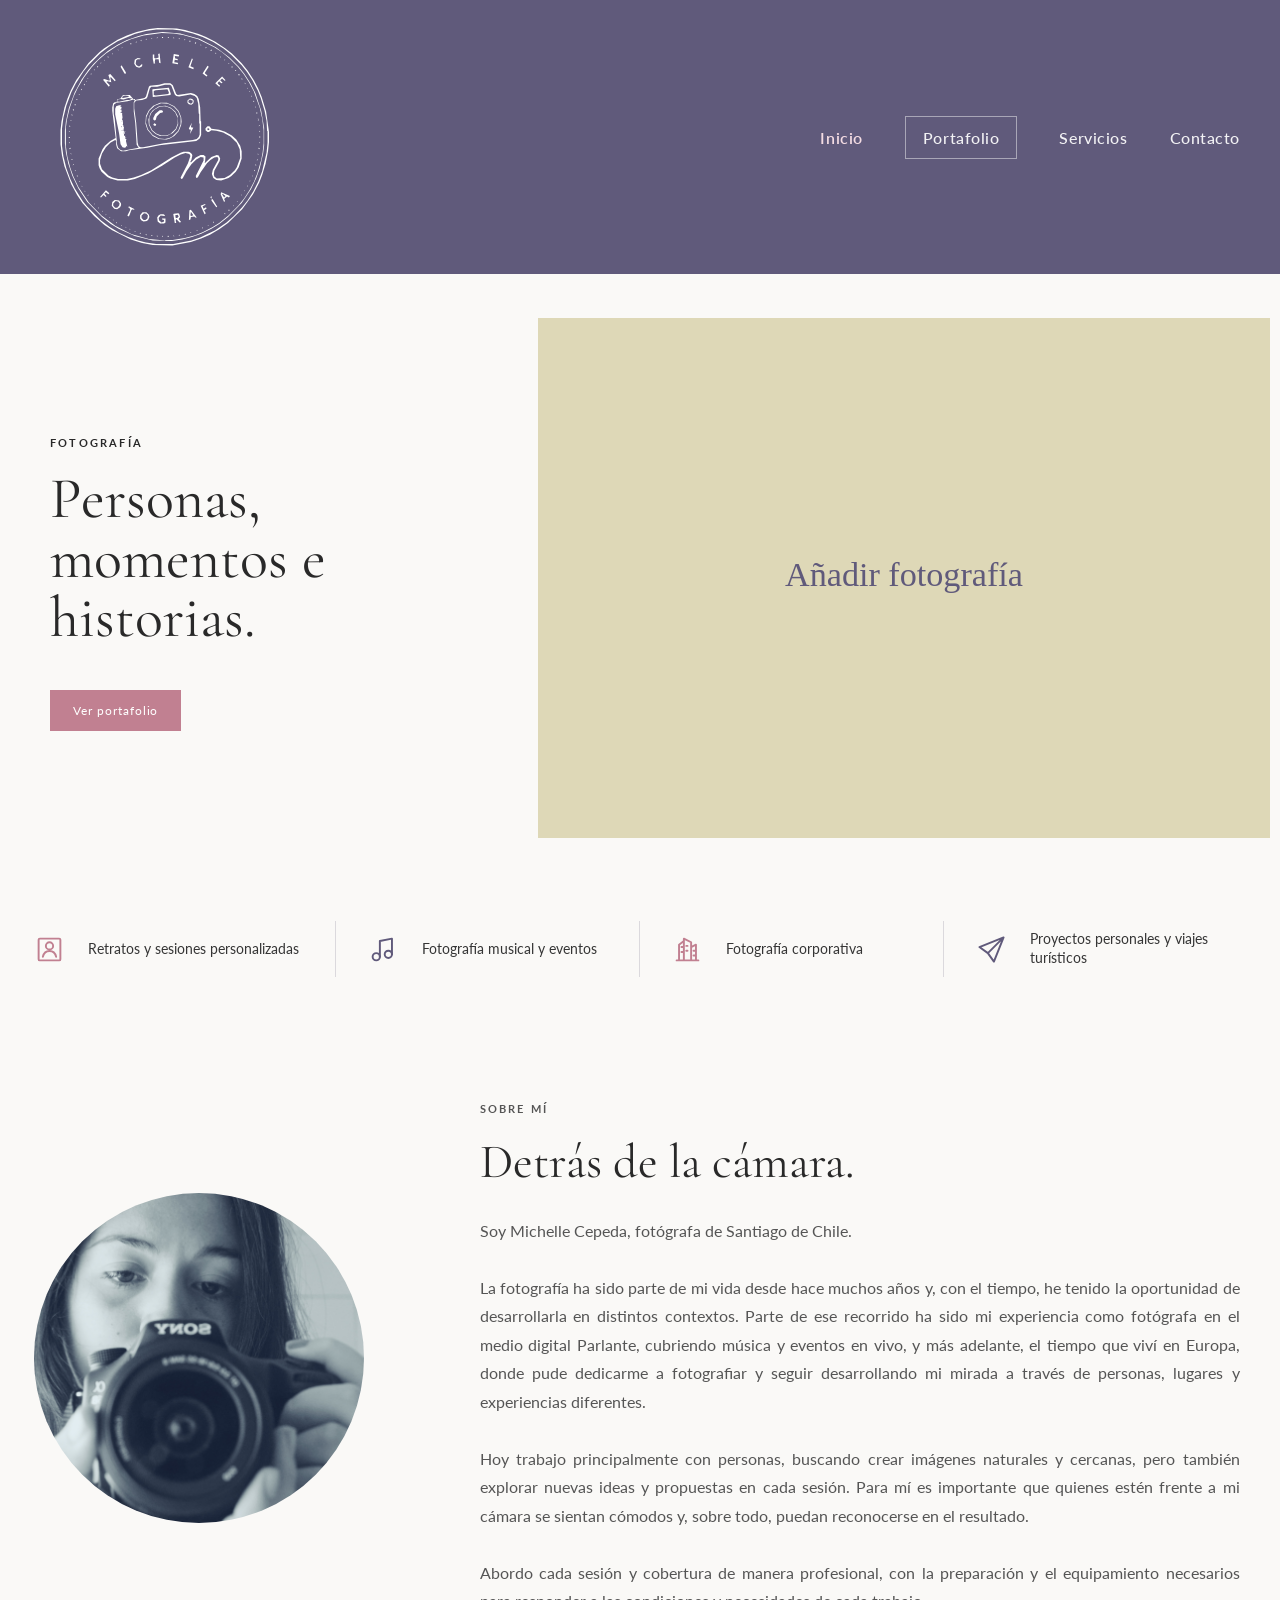
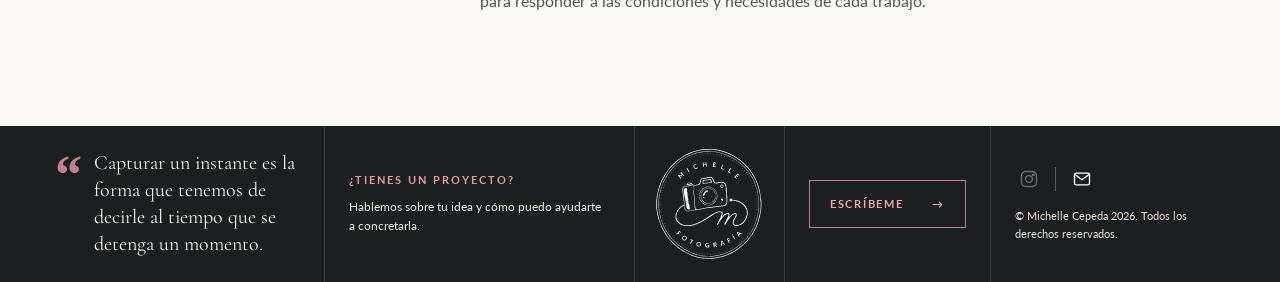
==== index.html @ 84513965 "Refresh desktop navigation styles" ====
<!doctype html><html lang="es"><head><meta charset="UTF-8"><meta name="viewport" content="width=device-width,initial-scale=1"><title>Portafolio - Michelle Cepeda</title><link rel="icon" type="image/svg+xml" href="./assets/favicon-camera.svg?v=2"><link rel="stylesheet" href="./assets/style.css?v=2026081912"><link rel="stylesheet" href="./assets/mobile-footer.css?v=2026081902"><link rel="stylesheet" href="./assets/logo-fix.css?v=202609072224"><link rel="stylesheet" href="./assets/home-layout.css?v=20260821j"><link rel="stylesheet" href="./assets/home-mobile-fix.css?v=20260821i"></head><body><header class="top"><a class="brand" href="./"><img class="brand-logo" src="./assets/logo-vector.svg?v=20260821c" alt="Logo Michelle Cepeda Fotografía"></a><nav><a class="active" href="./">Inicio</a><a href="./portfolio.html">Portafolio</a><a href="./servicios.html">Servicios</a><a href="./contacto.html">Contacto</a></nav></header><main><section class="hero"><div class="hero-copy"><p class="eyebrow" data-content="home.eyebrow">FOTOGRAFÍA DOCUMENTAL</p><h1 data-content="home.title" data-multiline="true">Historias reales.<br>Luz que permanece.</h1><p data-content="home.intro">Fotografías honestas, cuidadas y con intención.</p><a class="button" href="./portfolio.html" data-content="home.button">Ver portafolio</a></div><img id="homeHero" class="hero-img" src="./uploads/home-brujas.jpg" alt="Fotografía principal"></section><section class="home-services-strip"><div class="services-strip-grid"><div class="service-row"><span class="service-icon icon-pink" aria-hidden="true"><svg viewBox="0 0 24 24"><rect x="3" y="3" width="18" height="18" rx="1"/><circle cx="12" cy="9" r="3"/><path d="M6.5 18c.8-3.1 2.7-4.7 5.5-4.7s4.7 1.6 5.5 4.7"/></svg></span><p data-content="home.service_1">Retratos y sesiones personalizadas</p></div><div class="service-row"><span class="service-icon icon-purple" aria-hidden="true"><svg viewBox="0 0 24 24"><path d="M9 18V5l10-2v13"/><circle cx="6" cy="18" r="3"/><circle cx="16" cy="16" r="3"/></svg></span><p data-content="home.service_2">Fotografía musical y eventos</p></div><div class="service-row"><span class="service-icon icon-pink" aria-hidden="true"><svg viewBox="0 0 24 24"><path d="M3 21h18M5 21V8l4-3v16M9 21V3l6 3v15M15 21V10l4-2v13M7 10h1M7 14h1M11 9h1M11 13h1M17 13h1M17 17h1"/></svg></span><p data-content="home.service_3">Fotografía corporativa</p></div><div class="service-row"><span class="service-icon icon-purple" aria-hidden="true"><svg viewBox="0 0 24 24"><path d="M22 2 9 15M22 2 14 22l-5-7-7-5 20-8Z"/></svg></span><p data-content="home.service_4">Proyectos personales y viajes turísticos</p></div></div></section><section class="about about-redesign"><div class="about-copy"><p class="eyebrow pink" data-content="home.about_eyebrow">SOBRE MÍ</p><h2 data-content="home.about_title">Detrás de la cámara.</h2><p data-content="home.about_text" data-multiline="true">Soy Michelle Cepeda, fotógrafa de Santiago de Chile.</p></div><div class="portrait-wrap"><img id="photographer" class="portrait" src="./uploads/fotografa.jpg" alt="Fotógrafa"></div></section></main><footer></footer><script src="./assets/app.js?v=20260821"></script><script src="./assets/logo-footer.js?v=20260821c"></script></body></html>
---- assets/style.css ----
@import url('https://fonts.googleapis.com/css2?family=Cormorant+Garamond:wght@400;500;600&family=Inter:wght@400;500;600&family=Lato:wght@400;700&family=Libre+Baskerville:wght@400;700&family=Montserrat:wght@400;500;600&family=Playfair+Display:wght@400;500;600&display=swap');
:root{--purple:#605a7b;--pink:#c18091;--charcoal:#1c1f1f;--cream:#ded8b7;--paper:#faf9f7;--font-heading:Georgia,'Times New Roman',serif;--font-body:Arial,Helvetica,sans-serif}*{box-sizing:border-box}html,body{max-width:100%;overflow-x:hidden}body{margin:0;background:var(--paper);color:#292929;font-family:var(--font-body)}a{color:inherit}.top{height:96px;background:var(--purple);color:white;display:flex;align-items:center;justify-content:space-between;padding:0 max(32px,calc((100vw - 1360px)/2))}.brand{text-decoration:none;font-family:var(--font-heading);font-size:21px;letter-spacing:.06em;flex:0 0 auto}.brand small{display:block;font-family:var(--font-body);font-size:9px;letter-spacing:.24em;margin-top:5px}.top nav{display:flex;gap:34px;align-items:center}.top nav a{text-decoration:none;font-size:13px;opacity:.82;white-space:nowrap}.top nav a:hover,.top nav a.active{opacity:1;color:#f4dce3}.hero{max-width:1360px;margin:0 auto;display:grid;grid-template-columns:38% 62%;gap:56px;min-height:600px;align-items:center;padding:42px 0 34px}.hero-copy{padding:36px 0 36px 8px;max-width:460px}.eyebrow{font-size:11px;letter-spacing:.2em;font-weight:700}.pink{color:var(--pink)}h1,h2{font-family:var(--font-heading);font-weight:400}h1{font-size:58px;line-height:1.03;margin:20px 0 22px}h2{font-size:34px;line-height:1.1}.hero-copy>p:not(.eyebrow){line-height:1.7;color:#666;max-width:390px}.hero-img{width:100%;height:520px;object-fit:cover;display:block}.button{display:inline-block;margin-top:20px;background:var(--pink);color:white;text-decoration:none;padding:13px 23px;font-size:12px;letter-spacing:.08em}.about{max-width:1360px;margin:42px auto 90px;display:grid;grid-template-columns:minmax(0,1.2fr) 280px minmax(0,1fr);gap:58px;align-items:start;padding:0 8px}.about>div:first-child{max-width:470px}.about>div:last-child{max-width:390px;justify-self:end;width:100%}.about p{line-height:1.65;color:#555}.about h2{margin-top:28px}.portrait-wrap{display:flex;justify-content:center;align-items:flex-start;padding-top:8px}.portrait{width:245px;height:245px;border-radius:50%;object-fit:cover;display:block}.home-services>.eyebrow{margin-bottom:8px}.service-row{display:grid;grid-template-columns:36px minmax(0,1fr);gap:14px;align-items:center;padding:12px 0;border-bottom:1px solid rgba(96,90,123,.18)}.service-row:last-child{border-bottom:0}.service-row p{margin:0;line-height:1.35;color:#353535}.service-icon{width:30px;height:30px;display:flex;align-items:center;justify-content:center;flex:0 0 auto}.service-icon svg{width:27px;height:27px;fill:none;stroke:currentColor;stroke-width:1.6;stroke-linecap:round;stroke-linejoin:round}.icon-pink{color:var(--pink)}.icon-purple{color:var(--purple)}.services-grid{display:grid;grid-template-columns:1fr 1fr;gap:0 70px;margin-top:42px}.service-detail{display:grid;grid-template-columns:42px minmax(0,1fr);gap:18px;align-items:start;padding:24px 0;border-top:1px solid rgba(96,90,123,.18)}.service-detail:nth-last-child(-n+2){border-bottom:1px solid rgba(96,90,123,.18)}.service-detail .service-icon{margin-top:5px}.service-detail h2{font-size:30px;margin:0 0 8px}.service-detail p{margin:0;line-height:1.7;color:#555;max-width:500px}.page{max-width:1360px;margin:0 auto;padding:75px 8px 100px}.page-intro{max-width:760px;margin-bottom:50px}.portfolio-rail{display:flex;gap:30px;overflow-x:auto;scroll-snap-type:x mandatory;padding:10px 0 30px;scrollbar-width:thin}.group-card{flex:0 0 330px;scroll-snap-align:start;cursor:pointer;transition:transform .35s ease}.group-frame{width:100%;aspect-ratio:1/1;background:#eeeae7;overflow:hidden;transition:box-shadow .35s ease,transform .35s ease}.group-cover{width:100%;height:100%;object-fit:cover;object-position:center center;display:block;transition:transform .5s cubic-bezier(.2,.7,.2,1),filter .35s ease}.group-card h3{font-family:var(--font-heading);font-size:24px;font-weight:400;margin:15px 0;transition:color .3s ease,transform .3s ease}.group-card:hover{transform:translateY(-5px)}.group-card:hover .group-frame{box-shadow:0 14px 32px rgba(28,31,31,.16)}.group-card:hover .group-cover{transform:scale(1.045);filter:brightness(.96)}.group-card:hover h3{color:var(--pink);transform:translateX(3px)}.lightbox{position:fixed;inset:0;background:rgba(36,31,46,.91);backdrop-filter:blur(5px);display:none;align-items:center;justify-content:center;z-index:20}.lightbox.open{display:flex}.lightbox img{max-width:82vw;max-height:82vh;object-fit:contain}.lb-close,.lb-prev,.lb-next{position:absolute;border:0;background:transparent;color:#f7e9ed;font-size:35px;cursor:pointer}.lb-close{right:28px;top:20px}.lb-prev{left:30px}.lb-next{right:30px}.lb-title{position:absolute;bottom:20px;color:white;font-family:var(--font-heading)}.simple-grid{display:grid;grid-template-columns:1fr 1fr;gap:70px}.simple-grid p{line-height:1.7}.contact-form{display:grid;gap:15px}.contact-form input,.contact-form textarea{width:100%;min-width:0;padding:14px;border:1px solid #d7d1d0;background:white;font:inherit}.contact-form textarea{min-height:150px}
footer{background:var(--charcoal);color:#f6f3f0;padding:0 max(32px,calc((100vw - 1360px)/2));min-height:0}.footer-grid{min-height:150px;display:grid;grid-template-columns:minmax(0,1.05fr) minmax(0,1.15fr) minmax(160px,.72fr) minmax(190px,.9fr);align-items:stretch}.footer-grid>div{min-width:0;min-height:96px;padding:24px 34px;display:flex;justify-content:center;flex-direction:column}.footer-grid>div+div{border-left:1px solid rgba(255,255,255,.14)}.footer-quote{position:relative;padding-left:72px!important}.quote-mark{position:absolute;left:30px;top:29px;color:var(--pink);font-family:Georgia,serif;font-size:54px;line-height:.75;font-weight:700}.footer-quote p{font-family:var(--font-heading);font-size:20px;line-height:1.35;margin:0;max-width:285px}.footer-kicker{margin:0 0 10px!important;color:#e49aaa!important;font-size:11px!important;font-weight:700;letter-spacing:.18em}.footer-project p{margin:0;font-size:12px;line-height:1.55;color:#ece8e6;max-width:330px}.footer-action{align-items:center}.footer-button{width:100%;max-width:190px;min-height:48px;border:1px solid var(--pink);display:flex;align-items:center;justify-content:space-between;padding:0 20px;color:#f2a5b6;text-decoration:none;font-size:11px;font-weight:700;letter-spacing:.16em;transition:background .25s ease,color .25s ease,transform .25s ease}.footer-button:hover{background:var(--pink);color:white;transform:translateY(-2px)}.footer-contact{gap:14px}.footer-socials{display:flex;align-items:center;gap:12px}.footer-separator{width:1px;height:24px;background:rgba(255,255,255,.28)}.footer-social{width:28px;height:28px;display:flex;align-items:center;justify-content:center;color:white;text-decoration:none;transition:color .25s ease,transform .25s ease}.footer-social svg{width:20px;height:20px;fill:none;stroke:currentColor;stroke-width:1.6;stroke-linecap:round;stroke-linejoin:round}.footer-social:hover{color:var(--pink);transform:translateY(-2px)}.footer-social.is-disabled{opacity:.35;cursor:default}.footer-social.is-disabled:hover{color:white;transform:none}.footer-copyright{white-space:pre-line;margin:0;font-size:11px;line-height:1.55;color:#e7e3df;max-width:220px}.button.light{background:var(--pink)}
@media(max-width:1450px){.top{padding-left:40px;padding-right:40px}.hero,.about,.page{max-width:1180px}.hero{gap:40px}.hero-copy{padding-left:0}.about{gap:44px}.group-card{flex-basis:310px}.footer-grid>div{padding-left:24px;padding-right:24px}.footer-quote{padding-left:62px!important}.quote-mark{left:23px}}
@media(max-width:1100px){.top{padding:0 28px}.top nav{gap:22px}.hero{max-width:none;margin:0 28px;grid-template-columns:minmax(300px,.9fr) minmax(0,1.1fr);gap:28px;min-height:auto;padding:36px 0}.hero-copy{max-width:none;padding:28px 0}.hero-img{height:460px}h1{font-size:50px}.about{margin:36px 28px 72px;grid-template-columns:minmax(0,1fr) 220px;gap:36px;padding:0}.about>div:first-child{max-width:none}.about>div:last-child{grid-column:1/-1;justify-self:stretch;max-width:none}.home-services{display:grid;grid-template-columns:1fr 1fr;column-gap:28px}.home-services>.eyebrow{grid-column:1/-1}.portrait{width:210px;height:210px}.page{padding:64px 28px 90px}.simple-grid,.services-grid{gap:42px}.footer-grid{grid-template-columns:minmax(0,1fr) minmax(0,1fr)}.footer-grid>div{min-height:120px}.footer-grid>div{border-left:0!important;border-top:1px solid rgba(255,255,255,.14)}.footer-grid>div:nth-child(1),.footer-grid>div:nth-child(2){border-top:0}.footer-grid>div:nth-child(even){border-left:1px solid rgba(255,255,255,.14)!important}.footer-action{align-items:flex-start}.footer-button{max-width:220px}}
@media(max-width:760px){.top{height:auto;padding:22px 24px;display:flex;flex-direction:column;align-items:flex-start;gap:20px}.top nav{width:100%;margin:0;gap:10px 22px;overflow:visible;flex-wrap:wrap}.top nav a{font-size:12px}.hero{display:flex;flex-direction:column;margin:0;padding:0}.hero-copy{width:100%;padding:48px 24px 34px}.hero-img{width:100%;height:auto;aspect-ratio:4/3;object-fit:cover}.about{display:flex;flex-direction:column;margin:48px 24px 68px;gap:34px}.about>div:first-child,.about>div:last-child{width:100%;max-width:none}.portrait-wrap{width:100%;margin:0;order:2}.home-services{display:block;order:3}.portrait{width:210px;height:210px}.page{padding:52px 24px 76px}.page-intro{margin-bottom:34px}.simple-grid,.services-grid{grid-template-columns:1fr;gap:0}.service-detail{border-bottom:1px solid rgba(96,90,123,.18)}.group-card{flex-basis:min(78vw,320px)}h1{font-size:42px;line-height:1.06}
footer{padding:0 24px}.footer-grid{display:grid;grid-template-columns:minmax(0,1fr) auto;grid-template-areas:'quote quote' 'project action' 'contact contact';min-height:0}.footer-grid>div{min-width:0;min-height:0;border:0!important}.footer-quote{grid-area:quote;display:grid!important;grid-template-columns:30px minmax(0,1fr);gap:10px;align-items:start;padding:24px 0 22px!important;position:static;border-bottom:1px solid rgba(255,255,255,.18)!important}.quote-mark{position:static;font-size:38px;line-height:1;margin:0;color:var(--pink);transform:translateY(-2px)}.footer-quote p{font-size:18px;line-height:1.35;max-width:none;margin:0}.footer-project{grid-area:project;padding:22px 24px 22px 0!important;border-bottom:1px solid rgba(255,255,255,.18)!important}.footer-kicker{font-size:10px!important;line-height:1.4;margin:0 0 8px!important;letter-spacing:.16em}.footer-project p{font-size:11px;line-height:1.55;max-width:320px}.footer-action{grid-area:action;padding:22px 0 22px 20px!important;border-bottom:1px solid rgba(255,255,255,.18)!important;display:flex!important;align-items:center!important;justify-content:flex-end}.footer-button{max-width:180px;width:100%;min-height:44px;padding:0 16px}.footer-contact{grid-area:contact;padding:20px 0 22px!important;display:grid!important;grid-template-columns:auto minmax(0,1fr);align-items:center;gap:18px}.footer-socials{gap:9px}.footer-social{width:28px;height:28px}.footer-copyright{max-width:none;font-size:10.5px;line-height:1.45;text-align:left}.footer-separator{height:20px}}
@media(max-width:430px){.top{padding:20px}.top nav{gap:9px 16px}.brand{font-size:19px}.hero-copy{padding:42px 20px 30px}.about{margin-left:20px;margin-right:20px}.page{padding-left:20px;padding-right:20px}h1{font-size:37px}.service-row{grid-template-columns:32px minmax(0,1fr);gap:12px}.group-card{flex-basis:82vw}.lb-prev{left:10px}.lb-next{right:10px}.lb-close{right:16px;top:12px}footer{padding:0 18px}.footer-grid{grid-template-columns:minmax(0,1fr) 150px}.footer-quote{grid-template-columns:26px minmax(0,1fr);gap:8px;padding-top:20px!important;padding-bottom:18px!important}.quote-mark{font-size:34px}.footer-quote p{font-size:17px}.footer-project{padding:18px 14px 18px 0!important}.footer-project p{font-size:10.5px}.footer-action{padding:18px 0 18px 14px!important}.footer-button{max-width:150px;min-height:42px;font-size:10px}.footer-contact{padding:17px 0 19px!important;grid-template-columns:auto minmax(0,1fr);gap:12px}.footer-copyright{font-size:9.5px;text-align:right}.footer-social{width:26px;height:26px}}
@media(min-width:1101px){.about{grid-template-columns:minmax(0,1fr) 300px minmax(0,1fr);gap:64px;align-items:center}.about>div:first-child,.about>div:last-child{width:100%;max-width:420px}.about>div:first-child{justify-self:start}.about>div:last-child{justify-self:end}.about>div:first-child p:not(.eyebrow){text-align:justify;text-justify:inter-word;hyphens:auto}.portrait-wrap{padding-top:0;align-items:center}.portrait{width:260px;height:260px}.home-services{align-self:center}.about h2{margin-top:22px;margin-bottom:18px}}
@media(prefers-reduced-motion:reduce){.group-card,.group-frame,.group-cover,.group-card h3{transition:none}.group-card:hover{transform:none}.group-card:hover .group-cover{transform:none}.footer-social,.footer-button{transition:none}}

/* Vista interna de grupos del portafolio */
.portfolio-gallery-view{width:100%;animation:galleryFade .28s ease}
.portfolio-gallery-header{display:flex;align-items:flex-end;justify-content:space-between;gap:32px;margin:0 0 34px}
.portfolio-gallery-heading{text-align:right}
.portfolio-gallery-heading .eyebrow{margin:0 0 8px}
.portfolio-gallery-heading h2{margin:0;font-size:42px}
.portfolio-back{border:0;background:transparent;padding:8px 0;color:var(--purple);font:600 12px/1.2 var(--font-body);letter-spacing:.08em;text-transform:uppercase;cursor:pointer;display:inline-flex;align-items:center;gap:9px;transition:color .2s ease,transform .2s ease}
.portfolio-back span{font-size:20px;line-height:1}
.portfolio-back:hover{color:var(--pink);transform:translateX(-3px)}
.portfolio-masonry{column-count:4;column-gap:5px}
.portfolio-photo{display:block;width:100%;padding:0;margin:0 0 5px;border:0;background:transparent;cursor:zoom-in;break-inside:avoid;overflow:hidden}
.portfolio-photo img{display:block;width:100%;height:auto;transition:transform .3s ease,filter .3s ease}
.portfolio-photo:hover img{transform:scale(1.018);filter:brightness(.95)}
body.lightbox-open{overflow:hidden}
@keyframes galleryFade{from{opacity:0;transform:translateY(8px)}to{opacity:1;transform:none}}
@media(max-width:1100px){.portfolio-masonry{column-count:3}.portfolio-gallery-heading h2{font-size:38px}}
@media(max-width:760px){.portfolio-gallery-header{align-items:flex-start;flex-direction:column;margin-bottom:24px;gap:20px}.portfolio-gallery-heading{text-align:left}.portfolio-gallery-heading h2{font-size:34px}.portfolio-masonry{column-count:2;column-gap:4px}.portfolio-photo{margin-bottom:4px}}
@media(max-width:430px){.portfolio-gallery-heading h2{font-size:30px}.portfolio-masonry{column-count:2;column-gap:3px}.portfolio-photo{margin-bottom:3px}}
@media(prefers-reduced-motion:reduce){.portfolio-gallery-view{animation:none}.portfolio-photo img,.portfolio-back{transition:none}.portfolio-photo:hover img,.portfolio-back:hover{transform:none}}


/* Estado de navegación dentro de un grupo */
.portfolio-group-open #portfolioRail,
.portfolio-group-open .page-intro{display:none!important}
#portfolioRail[hidden],
.page-intro[hidden]{display:none!important}
.portfolio-gallery-view{display:block!important}
---- assets/mobile-footer.css ----
@media (max-width: 600px) {
  footer {
    padding: 0 22px !important;
  }

  .footer-grid {
    display: block !important;
    min-height: 0 !important;
    width: 100% !important;
  }

  .footer-grid > div,
  .footer-grid > div:nth-child(odd),
  .footer-grid > div:nth-child(even),
  .footer-quote,
  .footer-project,
  .footer-action,
  .footer-contact {
    width: 100% !important;
    min-height: 0 !important;
    border-left: 0 !important;
    border-right: 0 !important;
    margin-left: 0 !important;
    margin-right: 0 !important;
  }

  .footer-quote {
    display: flex !important;
    flex-direction: column !important;
    align-items: center !important;
    justify-content: center !important;
    gap: 4px !important;
    padding: 30px 8px 28px !important;
    border-top: 0 !important;
    border-bottom: 1px solid rgba(255,255,255,.18) !important;
    position: static !important;
    text-align: center !important;
  }

  .quote-mark {
    position: static !important;
    display: block !important;
    margin: 0 auto 2px !important;
    transform: none !important;
    font-size: 38px !important;
    line-height: .8 !important;
    text-align: center !important;
  }

  .footer-quote p {
    margin: 0 auto !important;
    max-width: 330px !important;
    font-size: 17px !important;
    line-height: 1.42 !important;
    text-align: center !important;
  }

  .footer-project {
    padding: 28px 8px 12px !important;
    border-top: 0 !important;
    border-bottom: 0 !important;
    text-align: center !important;
    display: flex !important;
    flex-direction: column !important;
    align-items: center !important;
    justify-content: center !important;
  }

  .footer-kicker {
    margin: 0 0 10px !important;
    text-align: center !important;
    font-size: 10px !important;
    line-height: 1.4 !important;
  }

  .footer-project p {
    margin: 0 auto !important;
    max-width: 340px !important;
    text-align: center !important;
    font-size: 11px !important;
    line-height: 1.55 !important;
  }

  .footer-action {
    padding: 10px 8px 30px !important;
    border-top: 0 !important;
    border-bottom: 1px solid rgba(255,255,255,.18) !important;
    display: flex !important;
    align-items: center !important;
    justify-content: center !important;
  }

  .footer-button {
    width: min(100%, 270px) !important;
    max-width: 270px !important;
    min-height: 46px !important;
    margin: 0 auto !important;
  }

  .footer-contact {
    padding: 28px 8px 30px !important;
    border-top: 0 !important;
    border-bottom: 0 !important;
    display: flex !important;
    flex-direction: column !important;
    align-items: center !important;
    justify-content: center !important;
    gap: 15px !important;
    text-align: center !important;
  }

  .footer-socials {
    display: flex !important;
    align-items: center !important;
    justify-content: center !important;
    gap: 12px !important;
    margin: 0 auto !important;
  }

  .footer-copyright {
    margin: 0 auto !important;
    max-width: 330px !important;
    text-align: center !important;
    font-size: 10px !important;
    line-height: 1.5 !important;
  }

  /* Portafolio móvil: en vez de exigir un gesto horizontal oculto,
     mostramos todos los grupos en una lista vertical clara. */
  .portfolio-rail {
    display: grid !important;
    grid-template-columns: 1fr !important;
    gap: 28px !important;
    overflow: visible !important;
    scroll-snap-type: none !important;
    padding: 0 0 18px !important;
  }

  .group-card {
    width: 100% !important;
    max-width: 100% !important;
    flex: none !important;
    scroll-snap-align: none !important;
    margin: 0 !important;
  }

  .group-frame {
    width: 100% !important;
    aspect-ratio: 1 / 1 !important;
  }

  .group-card h3 {
    margin: 12px 0 0 !important;
    font-size: 22px !important;
    text-align: center !important;
  }
}
---- assets/logo-fix.css ----
.top{min-height:274px!important;height:auto!important;padding-top:12px!important;padding-bottom:12px!important;overflow:visible!important}.top .brand{display:flex!important;align-items:center!important;justify-content:flex-start!important;width:auto!important;height:auto!important;flex:0 0 auto!important;text-decoration:none!important;font-size:0!important;line-height:0!important;letter-spacing:0!important;background:none!important}.top .brand-logo{display:block!important;width:250px!important;height:250px!important;object-fit:contain!important;object-position:center!important;filter:none!important;transform:none!important;clip-path:none!important}.footer-brand{display:flex!important;justify-content:center!important;align-items:center!important;overflow:visible!important}.footer-brand:before{content:none!important}.footer-brand-logo{display:block!important;width:128px!important;height:128px!important;object-fit:contain!important;object-position:center!important;filter:none!important;transform:none!important;clip-path:none!important}@media(max-width:760px){.top{min-height:118px!important;padding-top:8px!important;padding-bottom:8px!important}.top .brand-logo{width:96px!important;height:96px!important}.footer-brand-logo{width:112px!important;height:112px!important}}@media(max-width:430px){.top .brand-logo{width:88px!important;height:88px!important}.footer-brand-logo{width:104px!important;height:104px!important}}
@media(min-width:1101px){.footer-grid{grid-template-columns:minmax(0,1.02fr) minmax(0,1.08fr) 150px minmax(160px,.72fr) minmax(190px,.9fr)!important}.footer-brand{padding:12px 10px!important;border-left:1px solid rgba(255,255,255,.14)!important}.footer-brand-logo{width:126px!important;height:126px!important}.footer-action{border-left:1px solid rgba(255,255,255,.14)!important}}
@media(max-width:1100px){.footer-brand{grid-column:1/-1!important;order:99!important;padding:34px 0 40px!important;border-left:0!important;border-top:1px solid rgba(255,255,255,.14)!important}.footer-brand-logo{width:250px!important;height:250px!important}}

/* Desktop navigation emphasis */
@media(min-width:1101px){
  .top nav{gap:42px!important;align-items:center!important}
  .top nav a{font-size:16px!important;font-weight:500!important;letter-spacing:.035em!important;opacity:.92!important}
  .top nav a:hover,.top nav a.active{opacity:1!important}
  .top nav a.active{font-weight:600!important}
  .top nav a[href*="portfolio"]{padding:11px 17px!important;border:1px solid rgba(255,255,255,.5)!important}
}
---- assets/home-layout.css ----
.home-services-strip{background:var(--paper);border:0;padding:32px max(32px,calc((100vw - 1360px)/2))}.home-services-strip .services-strip-grid{display:grid;grid-template-columns:repeat(4,minmax(0,1fr));align-items:stretch}.home-services-strip .service-row{position:relative;display:grid;grid-template-columns:42px minmax(0,1fr);gap:14px;align-items:center;padding:10px 30px;border:0!important;min-height:86px}.home-services-strip .service-row:first-child{padding-left:0}.home-services-strip .service-row:last-child{padding-right:0}.home-services-strip .service-row:not(:last-child)::after{content:"";position:absolute;right:0;top:17%;bottom:17%;width:1px;background:rgba(96,90,123,.20)}.home-services-strip .service-row p{margin:0;line-height:1.35;color:#353535;font-size:14px}.home-services-strip .service-icon{width:34px;height:34px}.home-services-strip .service-icon svg{width:29px;height:29px}.about.about-redesign{max-width:1360px;margin:0 auto 90px;padding:76px 8px 20px;display:grid;grid-template-columns:minmax(320px,.65fr) minmax(0,1.35fr);gap:90px;align-items:center}.about.about-redesign .portrait-wrap{grid-column:1;grid-row:1;padding:0;display:flex;justify-content:center;align-items:center}.about.about-redesign .about-copy{grid-column:2;grid-row:1;max-width:760px}.about.about-redesign .about-copy .eyebrow{margin:0 0 18px}.about.about-redesign .about-copy h2{margin:0 0 28px;font-size:48px}.about.about-redesign .about-copy p[data-content="home.about_text"]{margin:0;line-height:1.78;color:#555;text-align:justify;text-justify:inter-word;white-space:normal}.about.about-redesign .portrait{width:330px;height:330px;border-radius:50%;object-fit:cover;display:block}@media(max-width:1100px){.home-services-strip{padding-left:28px;padding-right:28px}.home-services-strip .services-strip-grid{grid-template-columns:repeat(2,minmax(0,1fr));row-gap:12px}.home-services-strip .service-row{padding:15px 24px;border:0!important}.home-services-strip .service-row:nth-child(odd){padding-left:0}.home-services-strip .service-row:nth-child(even){padding-right:0}.home-services-strip .service-row::after{content:none!important}.home-services-strip .service-row:nth-child(odd)::after{content:""!important;position:absolute;right:0;top:17%;bottom:17%;width:1px;background:rgba(96,90,123,.20)}.about.about-redesign{margin:0 28px 72px;padding:64px 0 0;grid-template-columns:280px minmax(0,1.2fr);gap:52px}.about.about-redesign .about-copy h2{font-size:42px}.about.about-redesign .portrait{width:260px;height:260px}}@media(max-width:760px){.home-services-strip{padding:22px 24px}.home-services-strip .services-strip-grid{grid-template-columns:1fr;row-gap:0}.home-services-strip .service-row,.home-services-strip .service-row:first-child,.home-services-strip .service-row:last-child,.home-services-strip .service-row:nth-child(odd),.home-services-strip .service-row:nth-child(even){padding:15px 0;border:0!important}.home-services-strip .services-strip-grid .service-row::after,.home-services-strip .services-strip-grid .service-row:nth-child(odd)::after,.home-services-strip .services-strip-grid .service-row:nth-child(even)::after{content:none!important;display:none!important}.home-services-strip .service-row:not(:last-child)::before{content:"";position:absolute;left:50%;bottom:0;transform:translateX(-50%);width:92px;height:1px;background:rgba(96,90,123,.16)}.home-services-strip .service-row p{font-size:12px}.about.about-redesign{display:flex;flex-direction:column;margin:48px 24px 68px;padding:0;gap:34px;align-items:stretch}.about.about-redesign .portrait-wrap{width:100%;order:1}.about.about-redesign .about-copy{max-width:none;width:100%;order:2}.about.about-redesign .about-copy h2{font-size:34px;margin-bottom:24px}.about.about-redesign .about-copy p[data-content="home.about_text"]{text-align:left;line-height:1.7}.about.about-redesign .portrait{width:210px;height:210px}}@media(max-width:430px){.home-services-strip{padding-left:20px;padding-right:20px}.about.about-redesign{margin-left:20px;margin-right:20px}}
---- assets/home-mobile-fix.css ----
@media (max-width:760px){.home-services-strip .services-strip-grid{grid-template-columns:1fr!important;row-gap:0!important}.home-services-strip .services-strip-grid .service-row,.home-services-strip .services-strip-grid .service-row:nth-child(odd),.home-services-strip .services-strip-grid .service-row:nth-child(even){position:relative!important;display:flex!important;flex-direction:column!important;justify-content:center!important;align-items:center!important;gap:10px!important;padding:18px 0!important;border:0!important;text-align:center!important}.home-services-strip .services-strip-grid .service-row .service-icon{display:flex!important;align-items:center!important;justify-content:center!important;margin:0 auto!important}.home-services-strip .services-strip-grid .service-row p{margin:0 auto!important;text-align:center!important;width:100%!important;max-width:320px!important}.home-services-strip .services-strip-grid .service-row::after,.home-services-strip .services-strip-grid .service-row:nth-child(odd)::after,.home-services-strip .services-strip-grid .service-row:nth-child(even)::after{content:none!important;display:none!important;width:0!important;height:0!important;top:auto!important;right:auto!important;bottom:auto!important;left:auto!important;background:none!important;border:0!important}.home-services-strip .services-strip-grid .service-row::before{content:none!important}.home-services-strip .services-strip-grid .service-row:not(:last-child)::before{content:""!important;display:block!important;position:absolute!important;left:50%!important;right:auto!important;bottom:0!important;top:auto!important;transform:translateX(-50%)!important;width:64px!important;height:1px!important;background:rgba(96,90,123,.18)!important;border:0!important}}
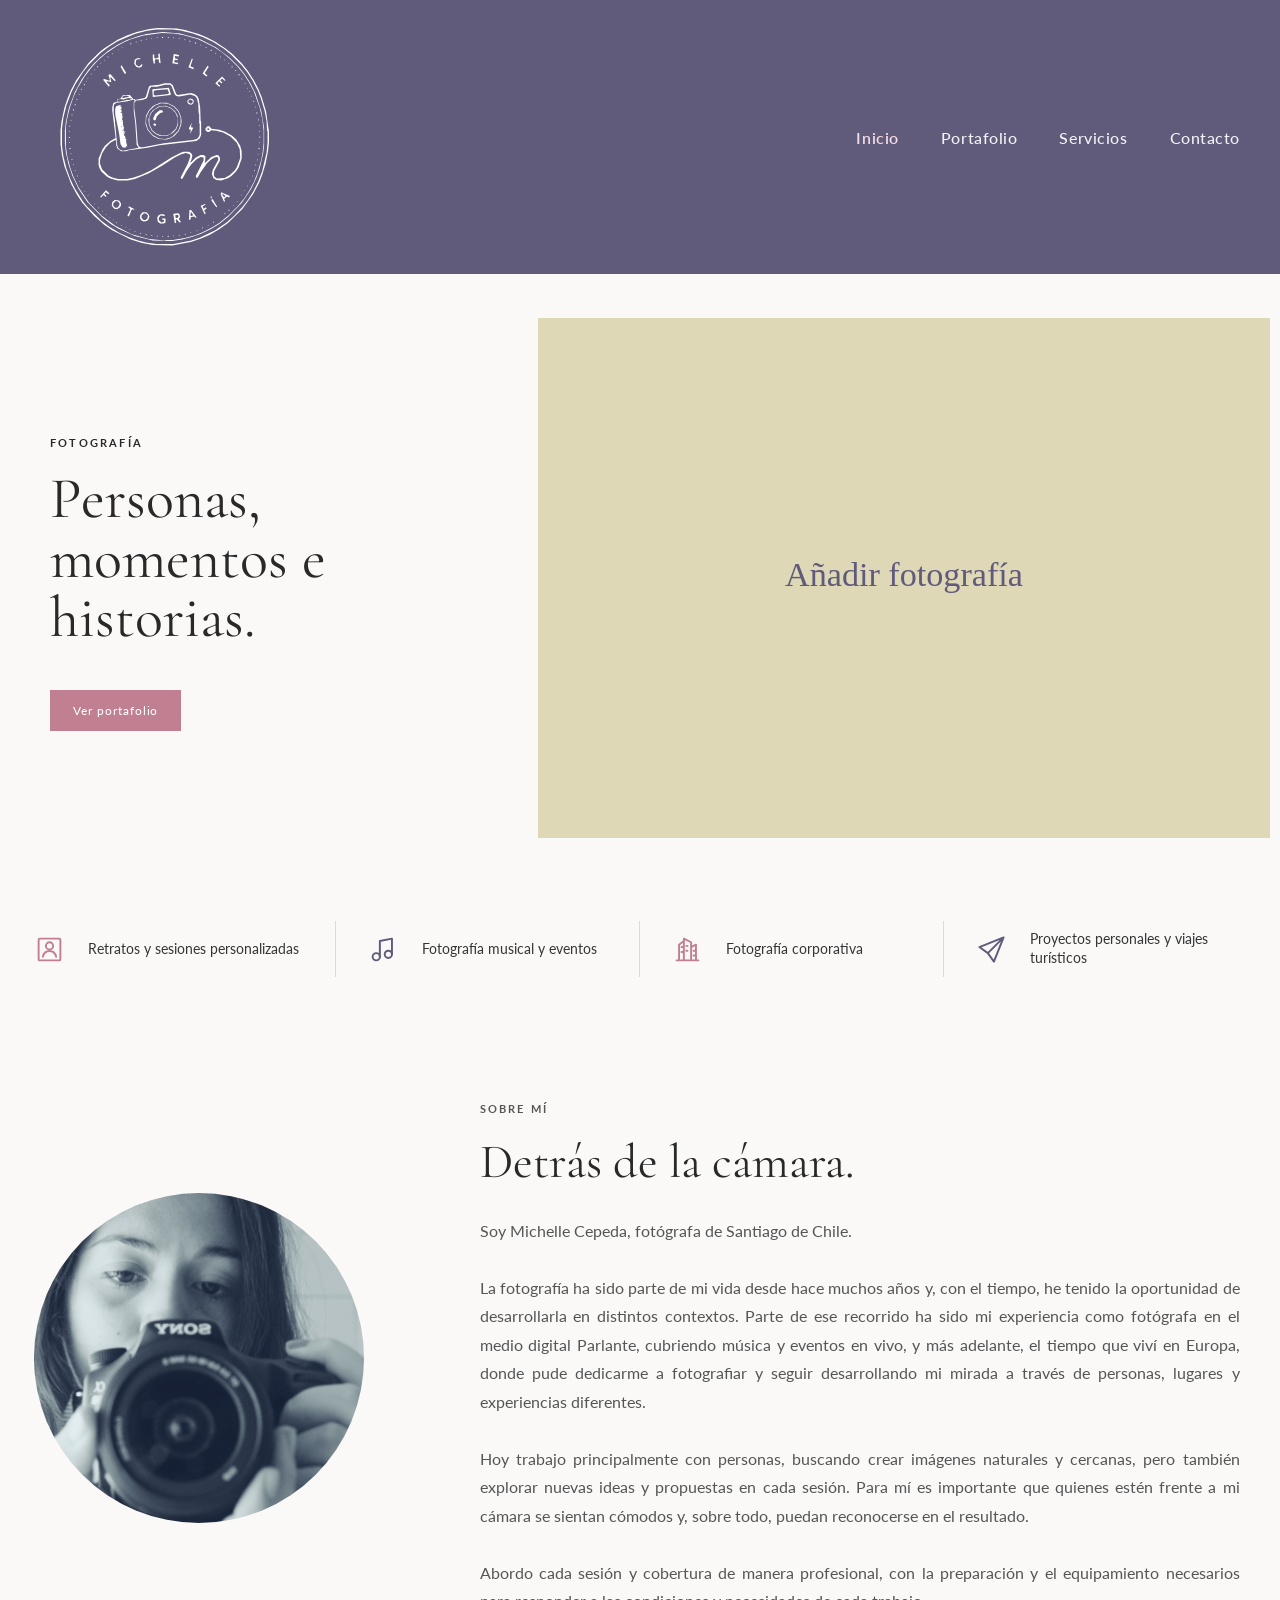
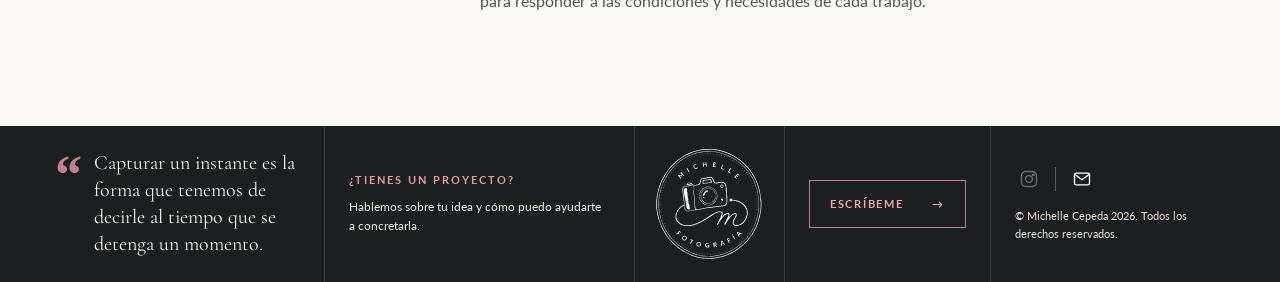
==== commit b6bef05c: "Apply corrected desktop navigation across site" ====
--- a/index.html
+++ b/index.html
@@ -1 +1 @@
-<!doctype html><html lang="es"><head><meta charset="UTF-8"><meta name="viewport" content="width=device-width,initial-scale=1"><title>Portafolio - Michelle Cepeda</title><link rel="icon" type="image/svg+xml" href="./assets/favicon-camera.svg?v=2"><link rel="stylesheet" href="./assets/style.css?v=2026081912"><link rel="stylesheet" href="./assets/mobile-footer.css?v=2026081902"><link rel="stylesheet" href="./assets/logo-fix.css?v=202609072224"><link rel="stylesheet" href="./assets/home-layout.css?v=20260821j"><link rel="stylesheet" href="./assets/home-mobile-fix.css?v=20260821i"></head><body><header class="top"><a class="brand" href="./"><img class="brand-logo" src="./assets/logo-vector.svg?v=20260821c" alt="Logo Michelle Cepeda Fotografía"></a><nav><a class="active" href="./">Inicio</a><a href="./portfolio.html">Portafolio</a><a href="./servicios.html">Servicios</a><a href="./contacto.html">Contacto</a></nav></header><main><section class="hero"><div class="hero-copy"><p class="eyebrow" data-content="home.eyebrow">FOTOGRAFÍA DOCUMENTAL</p><h1 data-content="home.title" data-multiline="true">Historias reales.<br>Luz que permanece.</h1><p data-content="home.intro">Fotografías honestas, cuidadas y con intención.</p><a class="button" href="./portfolio.html" data-content="home.button">Ver portafolio</a></div><img id="homeHero" class="hero-img" src="./uploads/home-brujas.jpg" alt="Fotografía principal"></section><section class="home-services-strip"><div class="services-strip-grid"><div class="service-row"><span class="service-icon icon-pink" aria-hidden="true"><svg viewBox="0 0 24 24"><rect x="3" y="3" width="18" height="18" rx="1"/><circle cx="12" cy="9" r="3"/><path d="M6.5 18c.8-3.1 2.7-4.7 5.5-4.7s4.7 1.6 5.5 4.7"/></svg></span><p data-content="home.service_1">Retratos y sesiones personalizadas</p></div><div class="service-row"><span class="service-icon icon-purple" aria-hidden="true"><svg viewBox="0 0 24 24"><path d="M9 18V5l10-2v13"/><circle cx="6" cy="18" r="3"/><circle cx="16" cy="16" r="3"/></svg></span><p data-content="home.service_2">Fotografía musical y eventos</p></div><div class="service-row"><span class="service-icon icon-pink" aria-hidden="true"><svg viewBox="0 0 24 24"><path d="M3 21h18M5 21V8l4-3v16M9 21V3l6 3v15M15 21V10l4-2v13M7 10h1M7 14h1M11 9h1M11 13h1M17 13h1M17 17h1"/></svg></span><p data-content="home.service_3">Fotografía corporativa</p></div><div class="service-row"><span class="service-icon icon-purple" aria-hidden="true"><svg viewBox="0 0 24 24"><path d="M22 2 9 15M22 2 14 22l-5-7-7-5 20-8Z"/></svg></span><p data-content="home.service_4">Proyectos personales y viajes turísticos</p></div></div></section><section class="about about-redesign"><div class="about-copy"><p class="eyebrow pink" data-content="home.about_eyebrow">SOBRE MÍ</p><h2 data-content="home.about_title">Detrás de la cámara.</h2><p data-content="home.about_text" data-multiline="true">Soy Michelle Cepeda, fotógrafa de Santiago de Chile.</p></div><div class="portrait-wrap"><img id="photographer" class="portrait" src="./uploads/fotografa.jpg" alt="Fotógrafa"></div></section></main><footer></footer><script src="./assets/app.js?v=20260821"></script><script src="./assets/logo-footer.js?v=20260821c"></script></body></html>+<!doctype html><html lang="es"><head><meta charset="UTF-8"><meta name="viewport" content="width=device-width,initial-scale=1"><title>Portafolio - Michelle Cepeda</title><link rel="icon" type="image/svg+xml" href="./assets/favicon-camera.svg?v=2"><link rel="stylesheet" href="./assets/style.css?v=2026081912"><link rel="stylesheet" href="./assets/mobile-footer.css?v=2026081902"><link rel="stylesheet" href="./assets/logo-fix.css?v=202609072230"><link rel="stylesheet" href="./assets/home-layout.css?v=20260821j"><link rel="stylesheet" href="./assets/home-mobile-fix.css?v=20260821i"></head><body><header class="top"><a class="brand" href="./"><img class="brand-logo" src="./assets/logo-vector.svg?v=20260821c" alt="Logo Michelle Cepeda Fotografía"></a><nav><a class="active" href="./">Inicio</a><a href="./portfolio.html">Portafolio</a><a href="./servicios.html">Servicios</a><a href="./contacto.html">Contacto</a></nav></header><main><section class="hero"><div class="hero-copy"><p class="eyebrow" data-content="home.eyebrow">FOTOGRAFÍA DOCUMENTAL</p><h1 data-content="home.title" data-multiline="true">Historias reales.<br>Luz que permanece.</h1><p data-content="home.intro">Fotografías honestas, cuidadas y con intención.</p><a class="button" href="./portfolio.html" data-content="home.button">Ver portafolio</a></div><img id="homeHero" class="hero-img" src="./uploads/home-brujas.jpg" alt="Fotografía principal"></section><section class="home-services-strip"><div class="services-strip-grid"><div class="service-row"><span class="service-icon icon-pink" aria-hidden="true"><svg viewBox="0 0 24 24"><rect x="3" y="3" width="18" height="18" rx="1"/><circle cx="12" cy="9" r="3"/><path d="M6.5 18c.8-3.1 2.7-4.7 5.5-4.7s4.7 1.6 5.5 4.7"/></svg></span><p data-content="home.service_1">Retratos y sesiones personalizadas</p></div><div class="service-row"><span class="service-icon icon-purple" aria-hidden="true"><svg viewBox="0 0 24 24"><path d="M9 18V5l10-2v13"/><circle cx="6" cy="18" r="3"/><circle cx="16" cy="16" r="3"/></svg></span><p data-content="home.service_2">Fotografía musical y eventos</p></div><div class="service-row"><span class="service-icon icon-pink" aria-hidden="true"><svg viewBox="0 0 24 24"><path d="M3 21h18M5 21V8l4-3v16M9 21V3l6 3v15M15 21V10l4-2v13M7 10h1M7 14h1M11 9h1M11 13h1M17 13h1M17 17h1"/></svg></span><p data-content="home.service_3">Fotografía corporativa</p></div><div class="service-row"><span class="service-icon icon-purple" aria-hidden="true"><svg viewBox="0 0 24 24"><path d="M22 2 9 15M22 2 14 22l-5-7-7-5 20-8Z"/></svg></span><p data-content="home.service_4">Proyectos personales y viajes turísticos</p></div></div></section><section class="about about-redesign"><div class="about-copy"><p class="eyebrow pink" data-content="home.about_eyebrow">SOBRE MÍ</p><h2 data-content="home.about_title">Detrás de la cámara.</h2><p data-content="home.about_text" data-multiline="true">Soy Michelle Cepeda, fotógrafa de Santiago de Chile.</p></div><div class="portrait-wrap"><img id="photographer" class="portrait" src="./uploads/fotografa.jpg" alt="Fotógrafa"></div></section></main><footer></footer><script src="./assets/app.js?v=20260821"></script><script src="./assets/logo-footer.js?v=20260821c"></script></body></html>
--- a/assets/logo-fix.css
+++ b/assets/logo-fix.css
@@ -8,5 +8,4 @@
   .top nav a{font-size:16px!important;font-weight:500!important;letter-spacing:.035em!important;opacity:.92!important}
   .top nav a:hover,.top nav a.active{opacity:1!important}
   .top nav a.active{font-weight:600!important}
-  .top nav a[href*="portfolio"]{padding:11px 17px!important;border:1px solid rgba(255,255,255,.5)!important}
 }
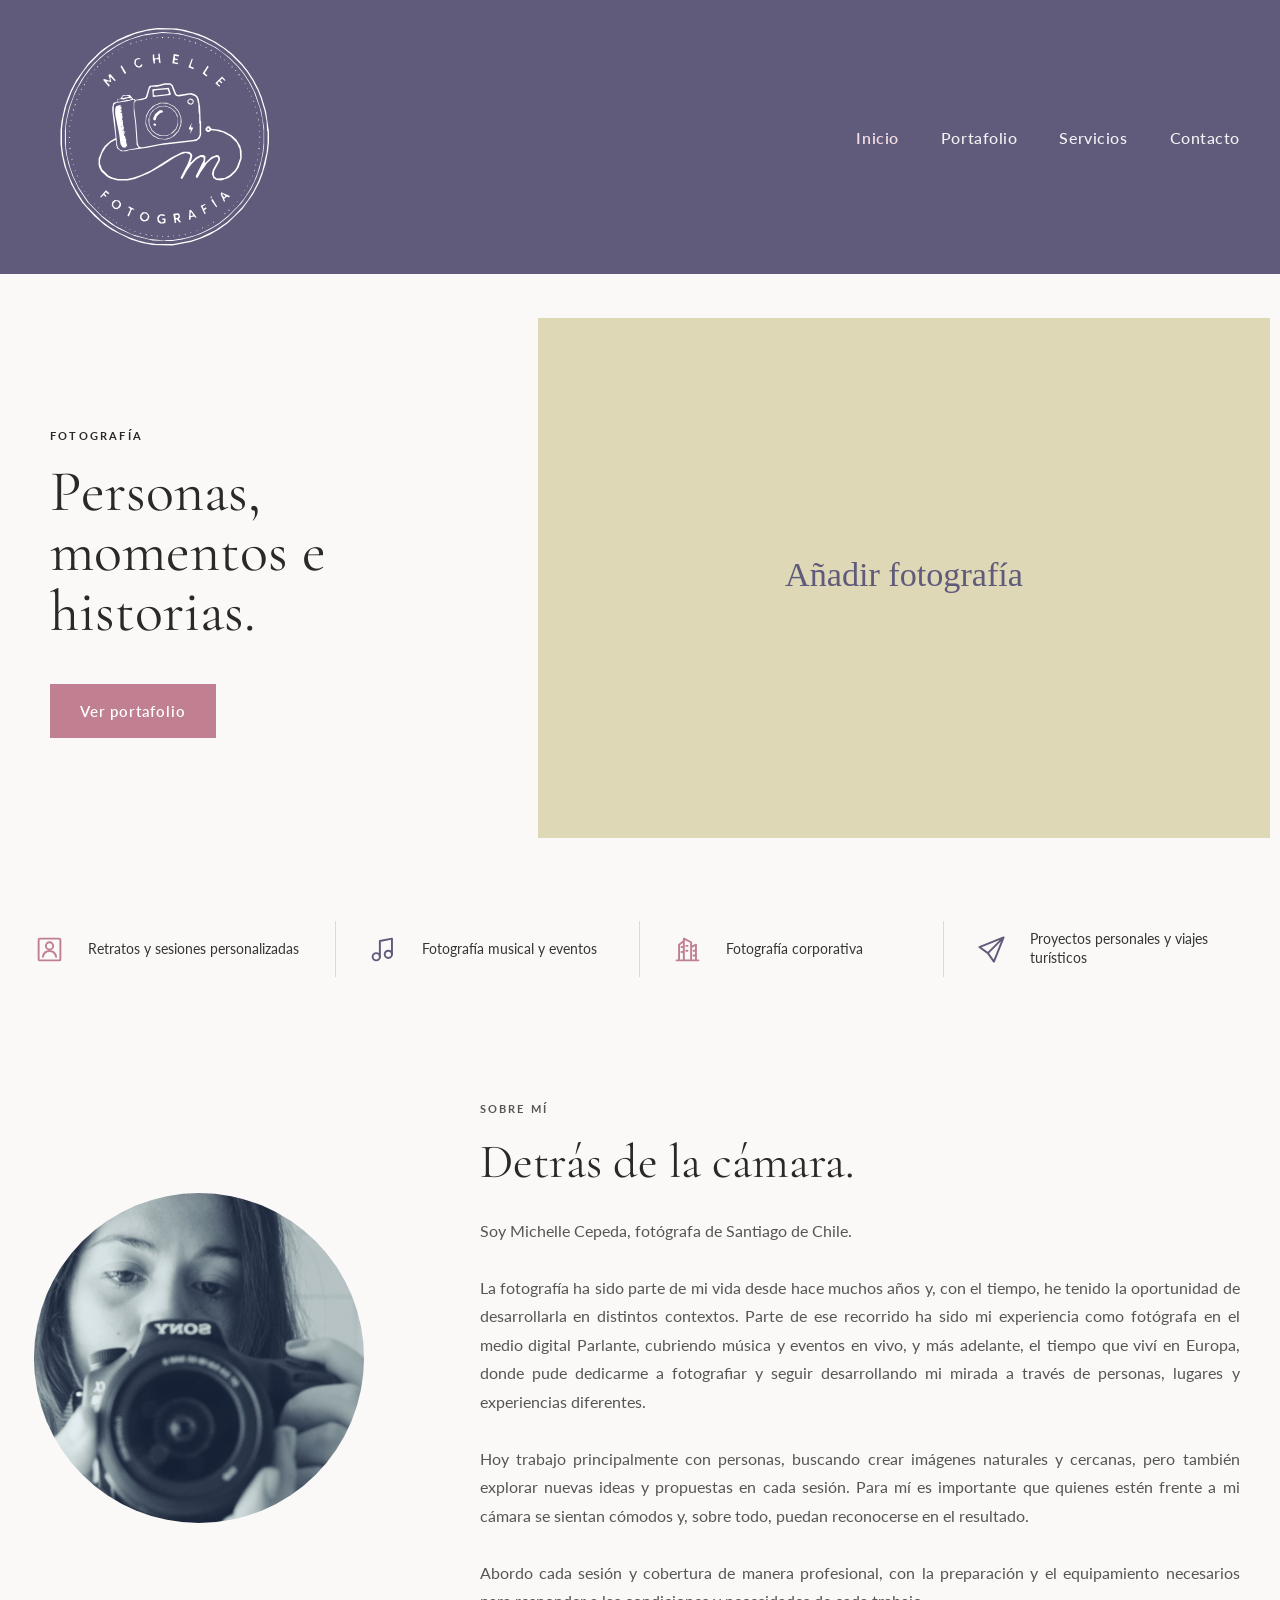
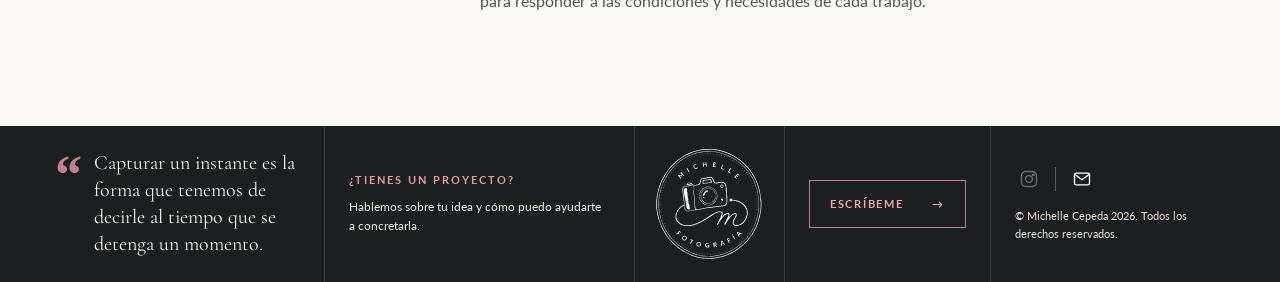
==== commit fcf031c6: "Refresh desktop hero CTA styles" ====
--- a/index.html
+++ b/index.html
@@ -1 +1 @@
-<!doctype html><html lang="es"><head><meta charset="UTF-8"><meta name="viewport" content="width=device-width,initial-scale=1"><title>Portafolio - Michelle Cepeda</title><link rel="icon" type="image/svg+xml" href="./assets/favicon-camera.svg?v=2"><link rel="stylesheet" href="./assets/style.css?v=2026081912"><link rel="stylesheet" href="./assets/mobile-footer.css?v=2026081902"><link rel="stylesheet" href="./assets/logo-fix.css?v=202609072230"><link rel="stylesheet" href="./assets/home-layout.css?v=20260821j"><link rel="stylesheet" href="./assets/home-mobile-fix.css?v=20260821i"></head><body><header class="top"><a class="brand" href="./"><img class="brand-logo" src="./assets/logo-vector.svg?v=20260821c" alt="Logo Michelle Cepeda Fotografía"></a><nav><a class="active" href="./">Inicio</a><a href="./portfolio.html">Portafolio</a><a href="./servicios.html">Servicios</a><a href="./contacto.html">Contacto</a></nav></header><main><section class="hero"><div class="hero-copy"><p class="eyebrow" data-content="home.eyebrow">FOTOGRAFÍA DOCUMENTAL</p><h1 data-content="home.title" data-multiline="true">Historias reales.<br>Luz que permanece.</h1><p data-content="home.intro">Fotografías honestas, cuidadas y con intención.</p><a class="button" href="./portfolio.html" data-content="home.button">Ver portafolio</a></div><img id="homeHero" class="hero-img" src="./uploads/home-brujas.jpg" alt="Fotografía principal"></section><section class="home-services-strip"><div class="services-strip-grid"><div class="service-row"><span class="service-icon icon-pink" aria-hidden="true"><svg viewBox="0 0 24 24"><rect x="3" y="3" width="18" height="18" rx="1"/><circle cx="12" cy="9" r="3"/><path d="M6.5 18c.8-3.1 2.7-4.7 5.5-4.7s4.7 1.6 5.5 4.7"/></svg></span><p data-content="home.service_1">Retratos y sesiones personalizadas</p></div><div class="service-row"><span class="service-icon icon-purple" aria-hidden="true"><svg viewBox="0 0 24 24"><path d="M9 18V5l10-2v13"/><circle cx="6" cy="18" r="3"/><circle cx="16" cy="16" r="3"/></svg></span><p data-content="home.service_2">Fotografía musical y eventos</p></div><div class="service-row"><span class="service-icon icon-pink" aria-hidden="true"><svg viewBox="0 0 24 24"><path d="M3 21h18M5 21V8l4-3v16M9 21V3l6 3v15M15 21V10l4-2v13M7 10h1M7 14h1M11 9h1M11 13h1M17 13h1M17 17h1"/></svg></span><p data-content="home.service_3">Fotografía corporativa</p></div><div class="service-row"><span class="service-icon icon-purple" aria-hidden="true"><svg viewBox="0 0 24 24"><path d="M22 2 9 15M22 2 14 22l-5-7-7-5 20-8Z"/></svg></span><p data-content="home.service_4">Proyectos personales y viajes turísticos</p></div></div></section><section class="about about-redesign"><div class="about-copy"><p class="eyebrow pink" data-content="home.about_eyebrow">SOBRE MÍ</p><h2 data-content="home.about_title">Detrás de la cámara.</h2><p data-content="home.about_text" data-multiline="true">Soy Michelle Cepeda, fotógrafa de Santiago de Chile.</p></div><div class="portrait-wrap"><img id="photographer" class="portrait" src="./uploads/fotografa.jpg" alt="Fotógrafa"></div></section></main><footer></footer><script src="./assets/app.js?v=20260821"></script><script src="./assets/logo-footer.js?v=20260821c"></script></body></html>+<!doctype html><html lang="es"><head><meta charset="UTF-8"><meta name="viewport" content="width=device-width,initial-scale=1"><title>Portafolio - Michelle Cepeda</title><link rel="icon" type="image/svg+xml" href="./assets/favicon-camera.svg?v=2"><link rel="stylesheet" href="./assets/style.css?v=2026081912"><link rel="stylesheet" href="./assets/mobile-footer.css?v=2026081902"><link rel="stylesheet" href="./assets/logo-fix.css?v=202609072329"><link rel="stylesheet" href="./assets/home-layout.css?v=20260821j"><link rel="stylesheet" href="./assets/home-mobile-fix.css?v=20260821i"></head><body><header class="top"><a class="brand" href="./"><img class="brand-logo" src="./assets/logo-vector.svg?v=20260821c" alt="Logo Michelle Cepeda Fotografía"></a><nav><a class="active" href="./">Inicio</a><a href="./portfolio.html">Portafolio</a><a href="./servicios.html">Servicios</a><a href="./contacto.html">Contacto</a></nav></header><main><section class="hero"><div class="hero-copy"><p class="eyebrow" data-content="home.eyebrow">FOTOGRAFÍA DOCUMENTAL</p><h1 data-content="home.title" data-multiline="true">Historias reales.<br>Luz que permanece.</h1><p data-content="home.intro">Fotografías honestas, cuidadas y con intención.</p><a class="button" href="./portfolio.html" data-content="home.button">Ver portafolio</a></div><img id="homeHero" class="hero-img" src="./uploads/home-brujas.jpg" alt="Fotografía principal"></section><section class="home-services-strip"><div class="services-strip-grid"><div class="service-row"><span class="service-icon icon-pink" aria-hidden="true"><svg viewBox="0 0 24 24"><rect x="3" y="3" width="18" height="18" rx="1"/><circle cx="12" cy="9" r="3"/><path d="M6.5 18c.8-3.1 2.7-4.7 5.5-4.7s4.7 1.6 5.5 4.7"/></svg></span><p data-content="home.service_1">Retratos y sesiones personalizadas</p></div><div class="service-row"><span class="service-icon icon-purple" aria-hidden="true"><svg viewBox="0 0 24 24"><path d="M9 18V5l10-2v13"/><circle cx="6" cy="18" r="3"/><circle cx="16" cy="16" r="3"/></svg></span><p data-content="home.service_2">Fotografía musical y eventos</p></div><div class="service-row"><span class="service-icon icon-pink" aria-hidden="true"><svg viewBox="0 0 24 24"><path d="M3 21h18M5 21V8l4-3v16M9 21V3l6 3v15M15 21V10l4-2v13M7 10h1M7 14h1M11 9h1M11 13h1M17 13h1M17 17h1"/></svg></span><p data-content="home.service_3">Fotografía corporativa</p></div><div class="service-row"><span class="service-icon icon-purple" aria-hidden="true"><svg viewBox="0 0 24 24"><path d="M22 2 9 15M22 2 14 22l-5-7-7-5 20-8Z"/></svg></span><p data-content="home.service_4">Proyectos personales y viajes turísticos</p></div></div></section><section class="about about-redesign"><div class="about-copy"><p class="eyebrow pink" data-content="home.about_eyebrow">SOBRE MÍ</p><h2 data-content="home.about_title">Detrás de la cámara.</h2><p data-content="home.about_text" data-multiline="true">Soy Michelle Cepeda, fotógrafa de Santiago de Chile.</p></div><div class="portrait-wrap"><img id="photographer" class="portrait" src="./uploads/fotografa.jpg" alt="Fotógrafa"></div></section></main><footer></footer><script src="./assets/app.js?v=20260821"></script><script src="./assets/logo-footer.js?v=20260821c"></script></body></html>
--- a/assets/logo-fix.css
+++ b/assets/logo-fix.css
@@ -9,3 +9,25 @@
   .top nav a:hover,.top nav a.active{opacity:1!important}
   .top nav a.active{font-weight:600!important}
 }
+
+/* Desktop page heading emphasis */
+@media(min-width:1101px){
+  .page>h1,
+  .simple-grid h1{font-size:58px!important;line-height:1.03!important}
+  .page>.eyebrow,
+  .simple-grid .eyebrow{font-size:13px!important}
+}
+
+/* Desktop hero portfolio CTA emphasis */
+@media(min-width:1101px){
+  .hero .button{
+    font-size:15px!important;
+    font-weight:600!important;
+    padding:17px 30px!important;
+    letter-spacing:.055em!important;
+    min-height:54px!important;
+    display:inline-flex!important;
+    align-items:center!important;
+    justify-content:center!important;
+  }
+}
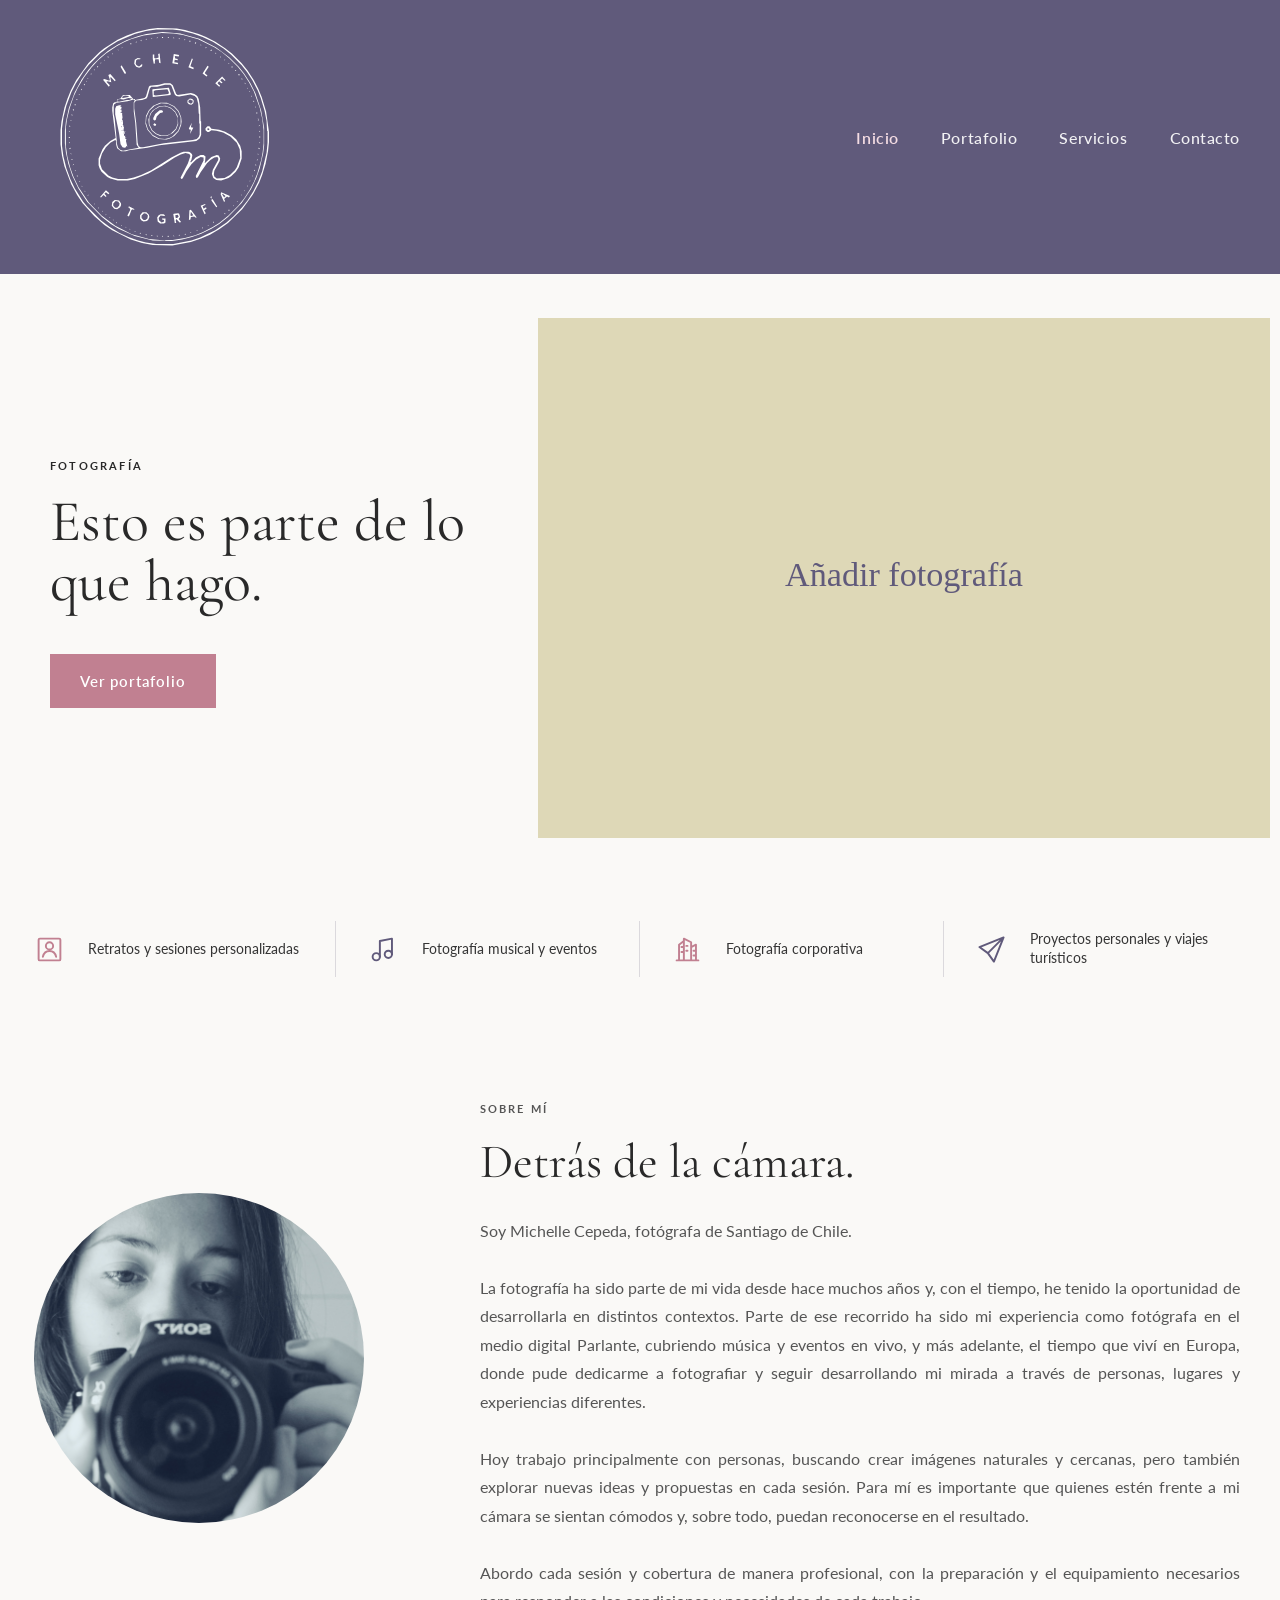
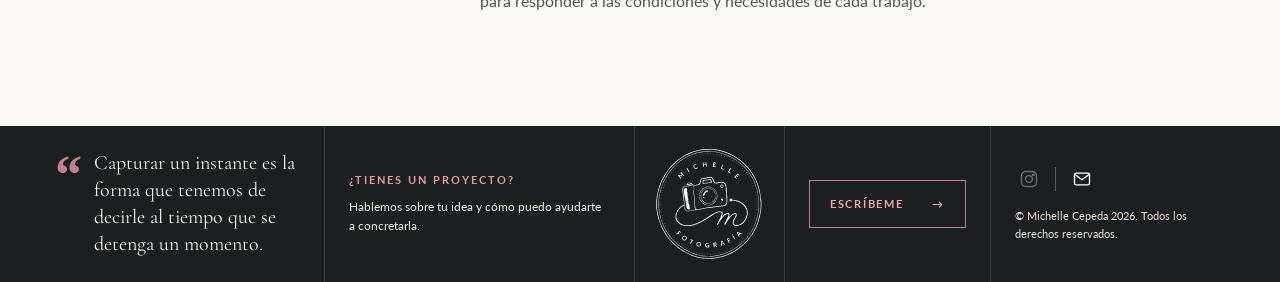
==== commit ba7a82fa: "Update homepage headline fallback" ====
--- a/index.html
+++ b/index.html
@@ -1 +1 @@
-<!doctype html><html lang="es"><head><meta charset="UTF-8"><meta name="viewport" content="width=device-width,initial-scale=1"><title>Portafolio - Michelle Cepeda</title><link rel="icon" type="image/svg+xml" href="./assets/favicon-camera.svg?v=2"><link rel="stylesheet" href="./assets/style.css?v=2026081912"><link rel="stylesheet" href="./assets/mobile-footer.css?v=2026081902"><link rel="stylesheet" href="./assets/logo-fix.css?v=202609072329"><link rel="stylesheet" href="./assets/home-layout.css?v=20260821j"><link rel="stylesheet" href="./assets/home-mobile-fix.css?v=20260821i"></head><body><header class="top"><a class="brand" href="./"><img class="brand-logo" src="./assets/logo-vector.svg?v=20260821c" alt="Logo Michelle Cepeda Fotografía"></a><nav><a class="active" href="./">Inicio</a><a href="./portfolio.html">Portafolio</a><a href="./servicios.html">Servicios</a><a href="./contacto.html">Contacto</a></nav></header><main><section class="hero"><div class="hero-copy"><p class="eyebrow" data-content="home.eyebrow">FOTOGRAFÍA DOCUMENTAL</p><h1 data-content="home.title" data-multiline="true">Historias reales.<br>Luz que permanece.</h1><p data-content="home.intro">Fotografías honestas, cuidadas y con intención.</p><a class="button" href="./portfolio.html" data-content="home.button">Ver portafolio</a></div><img id="homeHero" class="hero-img" src="./uploads/home-brujas.jpg" alt="Fotografía principal"></section><section class="home-services-strip"><div class="services-strip-grid"><div class="service-row"><span class="service-icon icon-pink" aria-hidden="true"><svg viewBox="0 0 24 24"><rect x="3" y="3" width="18" height="18" rx="1"/><circle cx="12" cy="9" r="3"/><path d="M6.5 18c.8-3.1 2.7-4.7 5.5-4.7s4.7 1.6 5.5 4.7"/></svg></span><p data-content="home.service_1">Retratos y sesiones personalizadas</p></div><div class="service-row"><span class="service-icon icon-purple" aria-hidden="true"><svg viewBox="0 0 24 24"><path d="M9 18V5l10-2v13"/><circle cx="6" cy="18" r="3"/><circle cx="16" cy="16" r="3"/></svg></span><p data-content="home.service_2">Fotografía musical y eventos</p></div><div class="service-row"><span class="service-icon icon-pink" aria-hidden="true"><svg viewBox="0 0 24 24"><path d="M3 21h18M5 21V8l4-3v16M9 21V3l6 3v15M15 21V10l4-2v13M7 10h1M7 14h1M11 9h1M11 13h1M17 13h1M17 17h1"/></svg></span><p data-content="home.service_3">Fotografía corporativa</p></div><div class="service-row"><span class="service-icon icon-purple" aria-hidden="true"><svg viewBox="0 0 24 24"><path d="M22 2 9 15M22 2 14 22l-5-7-7-5 20-8Z"/></svg></span><p data-content="home.service_4">Proyectos personales y viajes turísticos</p></div></div></section><section class="about about-redesign"><div class="about-copy"><p class="eyebrow pink" data-content="home.about_eyebrow">SOBRE MÍ</p><h2 data-content="home.about_title">Detrás de la cámara.</h2><p data-content="home.about_text" data-multiline="true">Soy Michelle Cepeda, fotógrafa de Santiago de Chile.</p></div><div class="portrait-wrap"><img id="photographer" class="portrait" src="./uploads/fotografa.jpg" alt="Fotógrafa"></div></section></main><footer></footer><script src="./assets/app.js?v=20260821"></script><script src="./assets/logo-footer.js?v=20260821c"></script></body></html>+<!doctype html><html lang="es"><head><meta charset="UTF-8"><meta name="viewport" content="width=device-width,initial-scale=1"><title>Portafolio - Michelle Cepeda</title><link rel="icon" type="image/svg+xml" href="./assets/favicon-camera.svg?v=2"><link rel="stylesheet" href="./assets/style.css?v=2026081912"><link rel="stylesheet" href="./assets/mobile-footer.css?v=2026081902"><link rel="stylesheet" href="./assets/logo-fix.css?v=202609072329"><link rel="stylesheet" href="./assets/home-layout.css?v=20260821j"><link rel="stylesheet" href="./assets/home-mobile-fix.css?v=20260821i"></head><body><header class="top"><a class="brand" href="./"><img class="brand-logo" src="./assets/logo-vector.svg?v=20260821c" alt="Logo Michelle Cepeda Fotografía"></a><nav><a class="active" href="./">Inicio</a><a href="./portfolio.html">Portafolio</a><a href="./servicios.html">Servicios</a><a href="./contacto.html">Contacto</a></nav></header><main><section class="hero"><div class="hero-copy"><p class="eyebrow" data-content="home.eyebrow">FOTOGRAFÍA DOCUMENTAL</p><h1 data-content="home.title" data-multiline="true">Esto es parte de lo que hago.</h1><p data-content="home.intro">Fotografías honestas, cuidadas y con intención.</p><a class="button" href="./portfolio.html" data-content="home.button">Ver portafolio</a></div><img id="homeHero" class="hero-img" src="./uploads/home-brujas.jpg" alt="Fotografía principal"></section><section class="home-services-strip"><div class="services-strip-grid"><div class="service-row"><span class="service-icon icon-pink" aria-hidden="true"><svg viewBox="0 0 24 24"><rect x="3" y="3" width="18" height="18" rx="1"/><circle cx="12" cy="9" r="3"/><path d="M6.5 18c.8-3.1 2.7-4.7 5.5-4.7s4.7 1.6 5.5 4.7"/></svg></span><p data-content="home.service_1">Retratos y sesiones personalizadas</p></div><div class="service-row"><span class="service-icon icon-purple" aria-hidden="true"><svg viewBox="0 0 24 24"><path d="M9 18V5l10-2v13"/><circle cx="6" cy="18" r="3"/><circle cx="16" cy="16" r="3"/></svg></span><p data-content="home.service_2">Fotografía musical y eventos</p></div><div class="service-row"><span class="service-icon icon-pink" aria-hidden="true"><svg viewBox="0 0 24 24"><path d="M3 21h18M5 21V8l4-3v16M9 21V3l6 3v15M15 21V10l4-2v13M7 10h1M7 14h1M11 9h1M11 13h1M17 13h1M17 17h1"/></svg></span><p data-content="home.service_3">Fotografía corporativa</p></div><div class="service-row"><span class="service-icon icon-purple" aria-hidden="true"><svg viewBox="0 0 24 24"><path d="M22 2 9 15M22 2 14 22l-5-7-7-5 20-8Z"/></svg></span><p data-content="home.service_4">Proyectos personales y viajes turísticos</p></div></div></section><section class="about about-redesign"><div class="about-copy"><p class="eyebrow pink" data-content="home.about_eyebrow">SOBRE MÍ</p><h2 data-content="home.about_title">Detrás de la cámara.</h2><p data-content="home.about_text" data-multiline="true">Soy Michelle Cepeda, fotógrafa de Santiago de Chile.</p></div><div class="portrait-wrap"><img id="photographer" class="portrait" src="./uploads/fotografa.jpg" alt="Fotógrafa"></div></section></main><footer></footer><script src="./assets/app.js?v=20260821"></script><script src="./assets/logo-footer.js?v=20260821c"></script></body></html>
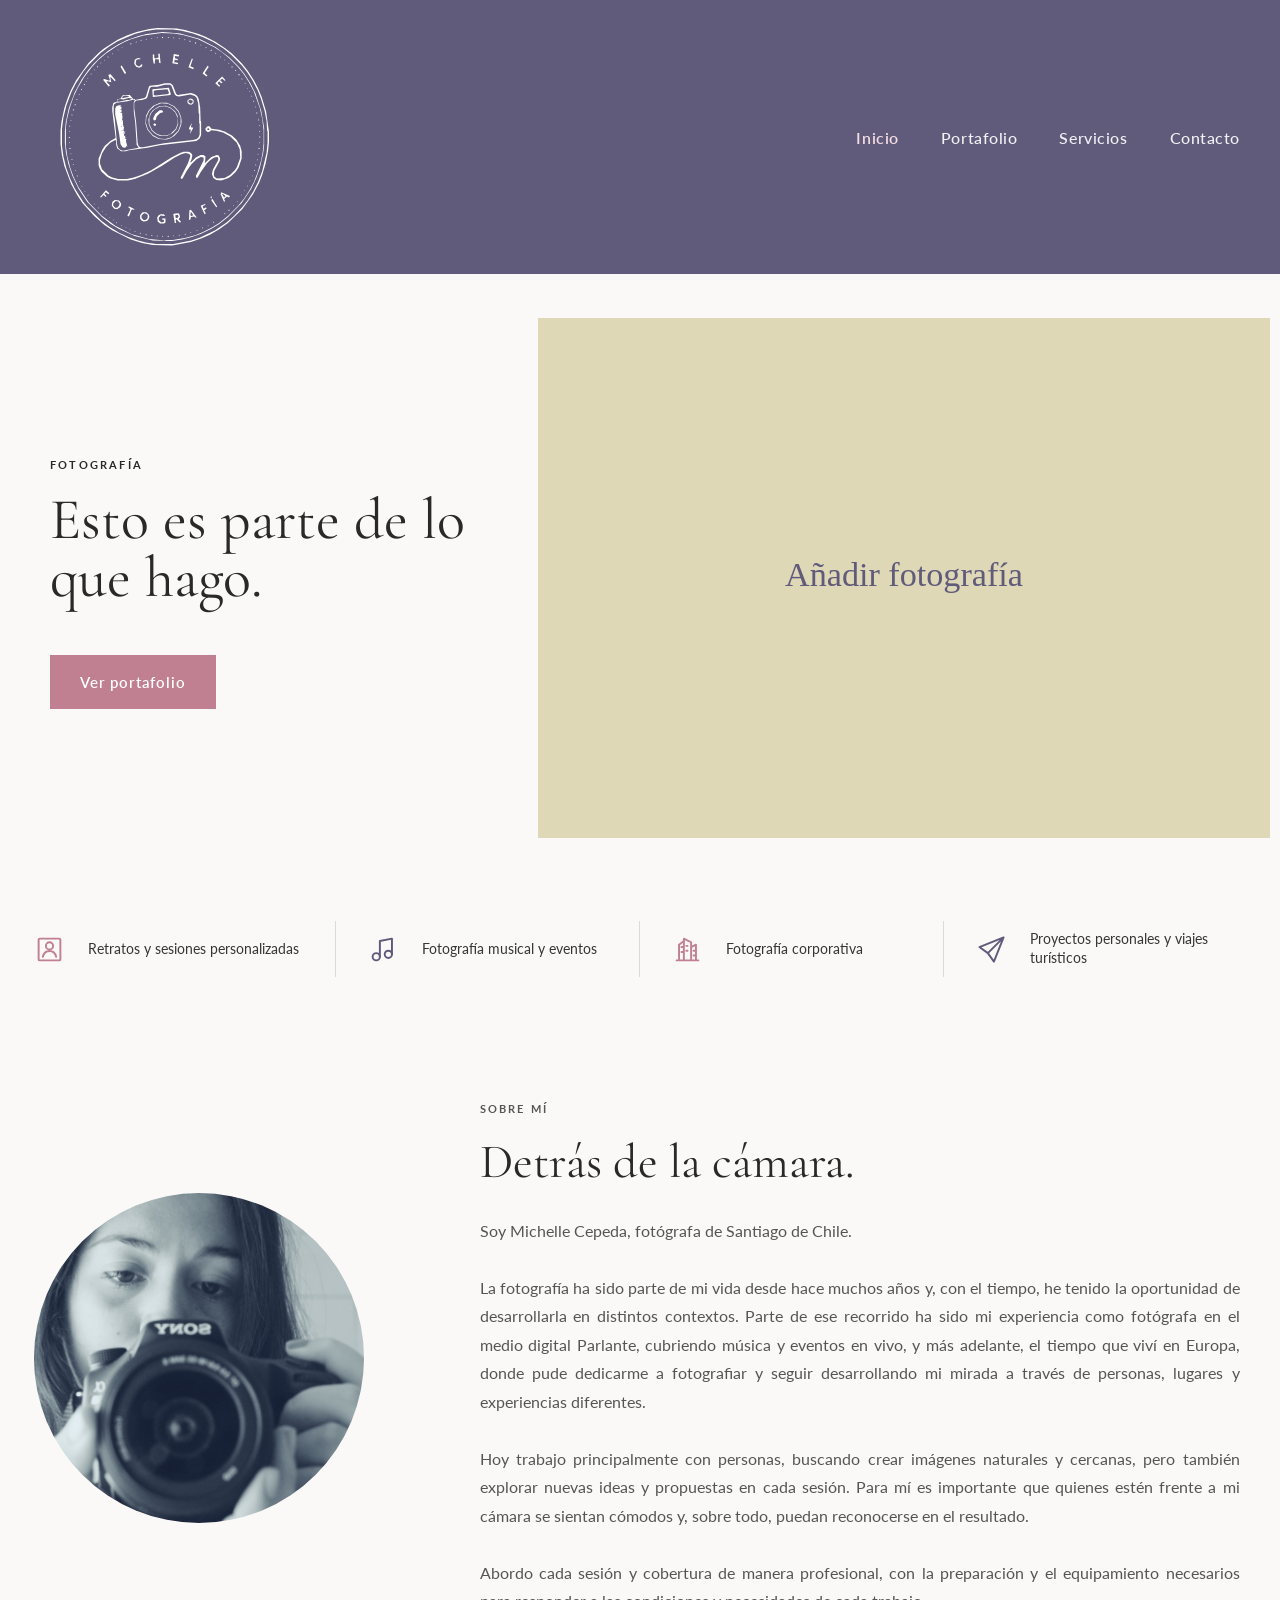
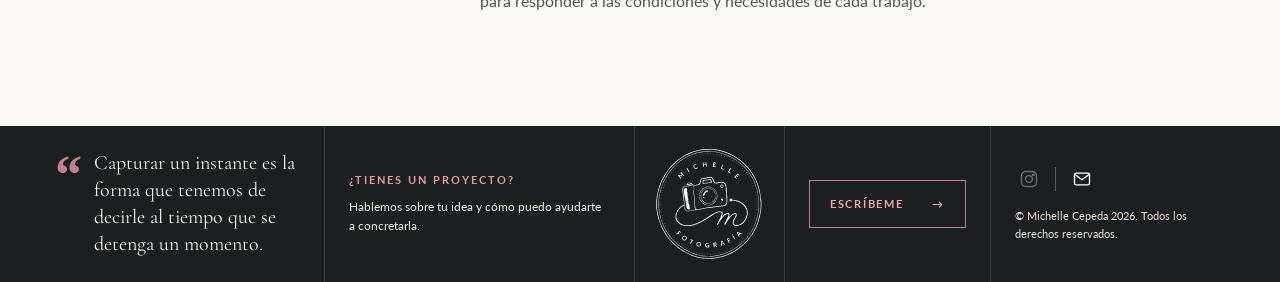
==== commit 2335696c: "Apply editorial homepage headline layout" ====
--- a/index.html
+++ b/index.html
@@ -1 +1 @@
-<!doctype html><html lang="es"><head><meta charset="UTF-8"><meta name="viewport" content="width=device-width,initial-scale=1"><title>Portafolio - Michelle Cepeda</title><link rel="icon" type="image/svg+xml" href="./assets/favicon-camera.svg?v=2"><link rel="stylesheet" href="./assets/style.css?v=2026081912"><link rel="stylesheet" href="./assets/mobile-footer.css?v=2026081902"><link rel="stylesheet" href="./assets/logo-fix.css?v=202609072329"><link rel="stylesheet" href="./assets/home-layout.css?v=20260821j"><link rel="stylesheet" href="./assets/home-mobile-fix.css?v=20260821i"></head><body><header class="top"><a class="brand" href="./"><img class="brand-logo" src="./assets/logo-vector.svg?v=20260821c" alt="Logo Michelle Cepeda Fotografía"></a><nav><a class="active" href="./">Inicio</a><a href="./portfolio.html">Portafolio</a><a href="./servicios.html">Servicios</a><a href="./contacto.html">Contacto</a></nav></header><main><section class="hero"><div class="hero-copy"><p class="eyebrow" data-content="home.eyebrow">FOTOGRAFÍA DOCUMENTAL</p><h1 data-content="home.title" data-multiline="true">Esto es parte de lo que hago.</h1><p data-content="home.intro">Fotografías honestas, cuidadas y con intención.</p><a class="button" href="./portfolio.html" data-content="home.button">Ver portafolio</a></div><img id="homeHero" class="hero-img" src="./uploads/home-brujas.jpg" alt="Fotografía principal"></section><section class="home-services-strip"><div class="services-strip-grid"><div class="service-row"><span class="service-icon icon-pink" aria-hidden="true"><svg viewBox="0 0 24 24"><rect x="3" y="3" width="18" height="18" rx="1"/><circle cx="12" cy="9" r="3"/><path d="M6.5 18c.8-3.1 2.7-4.7 5.5-4.7s4.7 1.6 5.5 4.7"/></svg></span><p data-content="home.service_1">Retratos y sesiones personalizadas</p></div><div class="service-row"><span class="service-icon icon-purple" aria-hidden="true"><svg viewBox="0 0 24 24"><path d="M9 18V5l10-2v13"/><circle cx="6" cy="18" r="3"/><circle cx="16" cy="16" r="3"/></svg></span><p data-content="home.service_2">Fotografía musical y eventos</p></div><div class="service-row"><span class="service-icon icon-pink" aria-hidden="true"><svg viewBox="0 0 24 24"><path d="M3 21h18M5 21V8l4-3v16M9 21V3l6 3v15M15 21V10l4-2v13M7 10h1M7 14h1M11 9h1M11 13h1M17 13h1M17 17h1"/></svg></span><p data-content="home.service_3">Fotografía corporativa</p></div><div class="service-row"><span class="service-icon icon-purple" aria-hidden="true"><svg viewBox="0 0 24 24"><path d="M22 2 9 15M22 2 14 22l-5-7-7-5 20-8Z"/></svg></span><p data-content="home.service_4">Proyectos personales y viajes turísticos</p></div></div></section><section class="about about-redesign"><div class="about-copy"><p class="eyebrow pink" data-content="home.about_eyebrow">SOBRE MÍ</p><h2 data-content="home.about_title">Detrás de la cámara.</h2><p data-content="home.about_text" data-multiline="true">Soy Michelle Cepeda, fotógrafa de Santiago de Chile.</p></div><div class="portrait-wrap"><img id="photographer" class="portrait" src="./uploads/fotografa.jpg" alt="Fotógrafa"></div></section></main><footer></footer><script src="./assets/app.js?v=20260821"></script><script src="./assets/logo-footer.js?v=20260821c"></script></body></html>+<!doctype html><html lang="es"><head><meta charset="UTF-8"><meta name="viewport" content="width=device-width,initial-scale=1"><title>Portafolio - Michelle Cepeda</title><link rel="icon" type="image/svg+xml" href="./assets/favicon-camera.svg?v=2"><link rel="stylesheet" href="./assets/style.css?v=2026081912"><link rel="stylesheet" href="./assets/mobile-footer.css?v=2026081902"><link rel="stylesheet" href="./assets/logo-fix.css?v=202609072340"><link rel="stylesheet" href="./assets/home-layout.css?v=20260821j"><link rel="stylesheet" href="./assets/home-mobile-fix.css?v=20260821i"></head><body><header class="top"><a class="brand" href="./"><img class="brand-logo" src="./assets/logo-vector.svg?v=20260821c" alt="Logo Michelle Cepeda Fotografía"></a><nav><a class="active" href="./">Inicio</a><a href="./portfolio.html">Portafolio</a><a href="./servicios.html">Servicios</a><a href="./contacto.html">Contacto</a></nav></header><main><section class="hero"><div class="hero-copy"><p class="eyebrow" data-content="home.eyebrow">FOTOGRAFÍA DOCUMENTAL</p><h1 data-content="home.title" data-multiline="true" class="home-editorial-title"><span class="home-title-lead">Esto es parte de</span><span class="home-title-focus">lo que hago.</span></h1><p data-content="home.intro">Fotografías honestas, cuidadas y con intención.</p><a class="button" href="./portfolio.html" data-content="home.button">Ver portafolio</a></div><img id="homeHero" class="hero-img" src="./uploads/home-brujas.jpg" alt="Fotografía principal"></section><section class="home-services-strip"><div class="services-strip-grid"><div class="service-row"><span class="service-icon icon-pink" aria-hidden="true"><svg viewBox="0 0 24 24"><rect x="3" y="3" width="18" height="18" rx="1"/><circle cx="12" cy="9" r="3"/><path d="M6.5 18c.8-3.1 2.7-4.7 5.5-4.7s4.7 1.6 5.5 4.7"/></svg></span><p data-content="home.service_1">Retratos y sesiones personalizadas</p></div><div class="service-row"><span class="service-icon icon-purple" aria-hidden="true"><svg viewBox="0 0 24 24"><path d="M9 18V5l10-2v13"/><circle cx="6" cy="18" r="3"/><circle cx="16" cy="16" r="3"/></svg></span><p data-content="home.service_2">Fotografía musical y eventos</p></div><div class="service-row"><span class="service-icon icon-pink" aria-hidden="true"><svg viewBox="0 0 24 24"><path d="M3 21h18M5 21V8l4-3v16M9 21V3l6 3v15M15 21V10l4-2v13M7 10h1M7 14h1M11 9h1M11 13h1M17 13h1M17 17h1"/></svg></span><p data-content="home.service_3">Fotografía corporativa</p></div><div class="service-row"><span class="service-icon icon-purple" aria-hidden="true"><svg viewBox="0 0 24 24"><path d="M22 2 9 15M22 2 14 22l-5-7-7-5 20-8Z"/></svg></span><p data-content="home.service_4">Proyectos personales y viajes turísticos</p></div></div></section><section class="about about-redesign"><div class="about-copy"><p class="eyebrow pink" data-content="home.about_eyebrow">SOBRE MÍ</p><h2 data-content="home.about_title">Detrás de la cámara.</h2><p data-content="home.about_text" data-multiline="true">Soy Michelle Cepeda, fotógrafa de Santiago de Chile.</p></div><div class="portrait-wrap"><img id="photographer" class="portrait" src="./uploads/fotografa.jpg" alt="Fotógrafa"></div></section></main><footer></footer><script src="./assets/app.js?v=20260821"></script><script src="./assets/logo-footer.js?v=20260821c"></script></body></html>
--- a/assets/logo-fix.css
+++ b/assets/logo-fix.css
@@ -31,3 +31,31 @@
     justify-content:center!important;
   }
 }
+
+/* Desktop editorial home headline */
+@media(min-width:1101px){
+  .hero-copy .home-editorial-title{
+    display:flex!important;
+    flex-direction:column!important;
+    margin:20px 0 28px!important;
+    line-height:1!important;
+  }
+  .hero-copy .home-title-lead{
+    display:block!important;
+    font-family:var(--font-body)!important;
+    font-size:15px!important;
+    font-weight:600!important;
+    letter-spacing:.13em!important;
+    text-transform:uppercase!important;
+    color:var(--purple)!important;
+    margin-bottom:10px!important;
+  }
+  .hero-copy .home-title-focus{
+    display:block!important;
+    font-family:var(--font-heading)!important;
+    font-size:58px!important;
+    font-weight:400!important;
+    line-height:1.02!important;
+    color:#292929!important;
+  }
+}
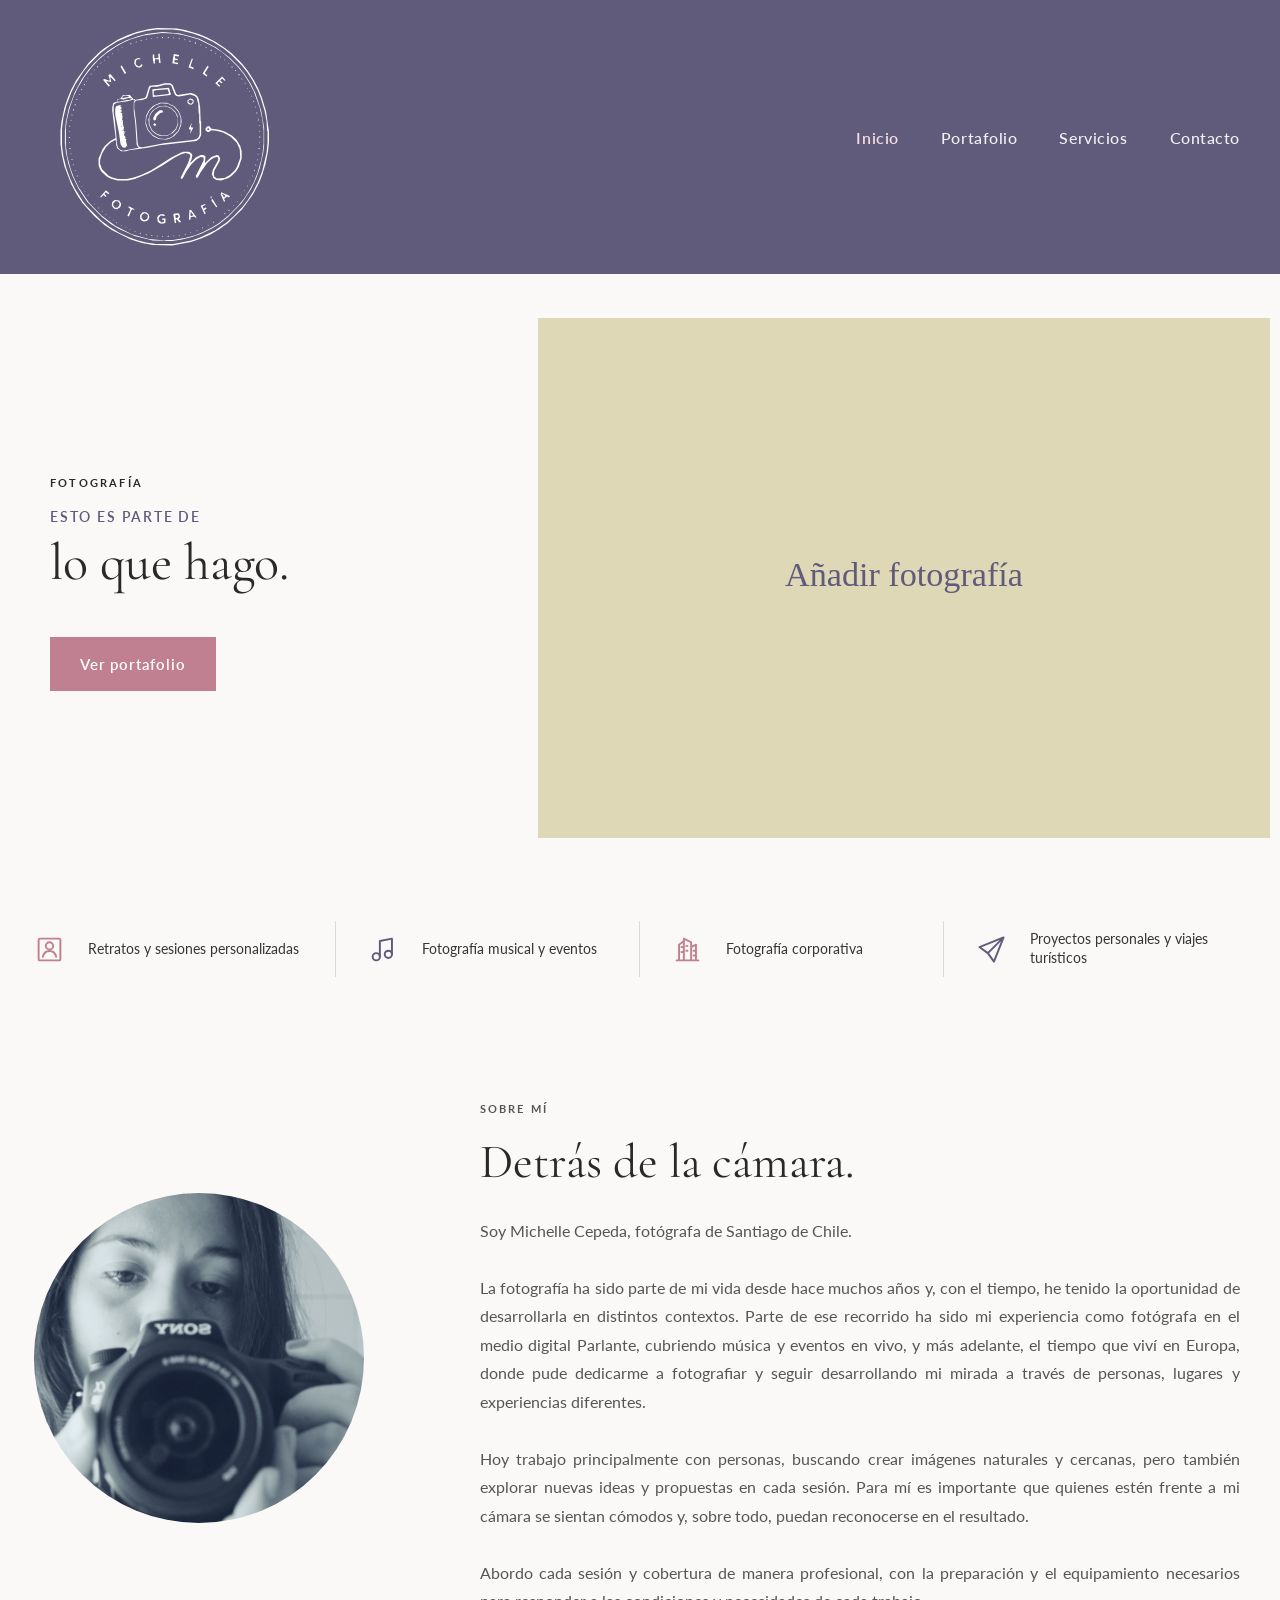
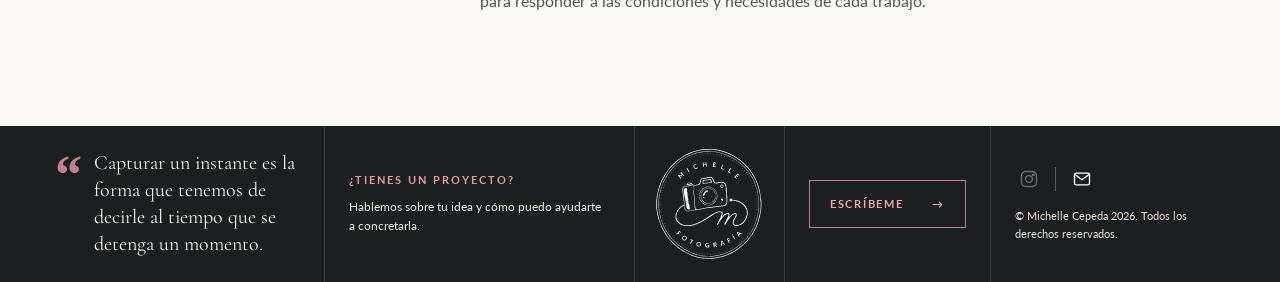
==== commit 9885a9fb: "Prevent CMS from overwriting editorial homepage headline" ====
--- a/index.html
+++ b/index.html
@@ -1 +1 @@
-<!doctype html><html lang="es"><head><meta charset="UTF-8"><meta name="viewport" content="width=device-width,initial-scale=1"><title>Portafolio - Michelle Cepeda</title><link rel="icon" type="image/svg+xml" href="./assets/favicon-camera.svg?v=2"><link rel="stylesheet" href="./assets/style.css?v=2026081912"><link rel="stylesheet" href="./assets/mobile-footer.css?v=2026081902"><link rel="stylesheet" href="./assets/logo-fix.css?v=202609072340"><link rel="stylesheet" href="./assets/home-layout.css?v=20260821j"><link rel="stylesheet" href="./assets/home-mobile-fix.css?v=20260821i"></head><body><header class="top"><a class="brand" href="./"><img class="brand-logo" src="./assets/logo-vector.svg?v=20260821c" alt="Logo Michelle Cepeda Fotografía"></a><nav><a class="active" href="./">Inicio</a><a href="./portfolio.html">Portafolio</a><a href="./servicios.html">Servicios</a><a href="./contacto.html">Contacto</a></nav></header><main><section class="hero"><div class="hero-copy"><p class="eyebrow" data-content="home.eyebrow">FOTOGRAFÍA DOCUMENTAL</p><h1 data-content="home.title" data-multiline="true" class="home-editorial-title"><span class="home-title-lead">Esto es parte de</span><span class="home-title-focus">lo que hago.</span></h1><p data-content="home.intro">Fotografías honestas, cuidadas y con intención.</p><a class="button" href="./portfolio.html" data-content="home.button">Ver portafolio</a></div><img id="homeHero" class="hero-img" src="./uploads/home-brujas.jpg" alt="Fotografía principal"></section><section class="home-services-strip"><div class="services-strip-grid"><div class="service-row"><span class="service-icon icon-pink" aria-hidden="true"><svg viewBox="0 0 24 24"><rect x="3" y="3" width="18" height="18" rx="1"/><circle cx="12" cy="9" r="3"/><path d="M6.5 18c.8-3.1 2.7-4.7 5.5-4.7s4.7 1.6 5.5 4.7"/></svg></span><p data-content="home.service_1">Retratos y sesiones personalizadas</p></div><div class="service-row"><span class="service-icon icon-purple" aria-hidden="true"><svg viewBox="0 0 24 24"><path d="M9 18V5l10-2v13"/><circle cx="6" cy="18" r="3"/><circle cx="16" cy="16" r="3"/></svg></span><p data-content="home.service_2">Fotografía musical y eventos</p></div><div class="service-row"><span class="service-icon icon-pink" aria-hidden="true"><svg viewBox="0 0 24 24"><path d="M3 21h18M5 21V8l4-3v16M9 21V3l6 3v15M15 21V10l4-2v13M7 10h1M7 14h1M11 9h1M11 13h1M17 13h1M17 17h1"/></svg></span><p data-content="home.service_3">Fotografía corporativa</p></div><div class="service-row"><span class="service-icon icon-purple" aria-hidden="true"><svg viewBox="0 0 24 24"><path d="M22 2 9 15M22 2 14 22l-5-7-7-5 20-8Z"/></svg></span><p data-content="home.service_4">Proyectos personales y viajes turísticos</p></div></div></section><section class="about about-redesign"><div class="about-copy"><p class="eyebrow pink" data-content="home.about_eyebrow">SOBRE MÍ</p><h2 data-content="home.about_title">Detrás de la cámara.</h2><p data-content="home.about_text" data-multiline="true">Soy Michelle Cepeda, fotógrafa de Santiago de Chile.</p></div><div class="portrait-wrap"><img id="photographer" class="portrait" src="./uploads/fotografa.jpg" alt="Fotógrafa"></div></section></main><footer></footer><script src="./assets/app.js?v=20260821"></script><script src="./assets/logo-footer.js?v=20260821c"></script></body></html>+<!doctype html><html lang="es"><head><meta charset="UTF-8"><meta name="viewport" content="width=device-width,initial-scale=1"><title>Portafolio - Michelle Cepeda</title><link rel="icon" type="image/svg+xml" href="./assets/favicon-camera.svg?v=2"><link rel="stylesheet" href="./assets/style.css?v=2026081912"><link rel="stylesheet" href="./assets/mobile-footer.css?v=2026081902"><link rel="stylesheet" href="./assets/logo-fix.css?v=202609072348"><link rel="stylesheet" href="./assets/home-layout.css?v=20260821j"><link rel="stylesheet" href="./assets/home-mobile-fix.css?v=20260821i"></head><body><header class="top"><a class="brand" href="./"><img class="brand-logo" src="./assets/logo-vector.svg?v=20260821c" alt="Logo Michelle Cepeda Fotografía"></a><nav><a class="active" href="./">Inicio</a><a href="./portfolio.html">Portafolio</a><a href="./servicios.html">Servicios</a><a href="./contacto.html">Contacto</a></nav></header><main><section class="hero"><div class="hero-copy"><p class="eyebrow" data-content="home.eyebrow">FOTOGRAFÍA DOCUMENTAL</p><div class="home-editorial-title" aria-label="Esto es parte de lo que hago."><span class="home-title-lead">Esto es parte de</span><h1 class="home-title-focus">lo que hago.</h1></div><p data-content="home.intro">Fotografías honestas, cuidadas y con intención.</p><a class="button" href="./portfolio.html" data-content="home.button">Ver portafolio</a></div><img id="homeHero" class="hero-img" src="./uploads/home-brujas.jpg" alt="Fotografía principal"></section><section class="home-services-strip"><div class="services-strip-grid"><div class="service-row"><span class="service-icon icon-pink" aria-hidden="true"><svg viewBox="0 0 24 24"><rect x="3" y="3" width="18" height="18" rx="1"/><circle cx="12" cy="9" r="3"/><path d="M6.5 18c.8-3.1 2.7-4.7 5.5-4.7s4.7 1.6 5.5 4.7"/></svg></span><p data-content="home.service_1">Retratos y sesiones personalizadas</p></div><div class="service-row"><span class="service-icon icon-purple" aria-hidden="true"><svg viewBox="0 0 24 24"><path d="M9 18V5l10-2v13"/><circle cx="6" cy="18" r="3"/><circle cx="16" cy="16" r="3"/></svg></span><p data-content="home.service_2">Fotografía musical y eventos</p></div><div class="service-row"><span class="service-icon icon-pink" aria-hidden="true"><svg viewBox="0 0 24 24"><path d="M3 21h18M5 21V8l4-3v16M9 21V3l6 3v15M15 21V10l4-2v13M7 10h1M7 14h1M11 9h1M11 13h1M17 13h1M17 17h1"/></svg></span><p data-content="home.service_3">Fotografía corporativa</p></div><div class="service-row"><span class="service-icon icon-purple" aria-hidden="true"><svg viewBox="0 0 24 24"><path d="M22 2 9 15M22 2 14 22l-5-7-7-5 20-8Z"/></svg></span><p data-content="home.service_4">Proyectos personales y viajes turísticos</p></div></div></section><section class="about about-redesign"><div class="about-copy"><p class="eyebrow pink" data-content="home.about_eyebrow">SOBRE MÍ</p><h2 data-content="home.about_title">Detrás de la cámara.</h2><p data-content="home.about_text" data-multiline="true">Soy Michelle Cepeda, fotógrafa de Santiago de Chile.</p></div><div class="portrait-wrap"><img id="photographer" class="portrait" src="./uploads/fotografa.jpg" alt="Fotógrafa"></div></section></main><footer></footer><script src="./assets/app.js?v=20260821"></script><script src="./assets/logo-footer.js?v=20260821c"></script></body></html>
--- a/assets/logo-fix.css
+++ b/assets/logo-fix.css
@@ -38,13 +38,13 @@
     display:flex!important;
     flex-direction:column!important;
     margin:20px 0 28px!important;
-    line-height:1!important;
   }
   .hero-copy .home-title-lead{
     display:block!important;
     font-family:var(--font-body)!important;
-    font-size:15px!important;
+    font-size:14px!important;
     font-weight:600!important;
+    line-height:1.2!important;
     letter-spacing:.13em!important;
     text-transform:uppercase!important;
     color:var(--purple)!important;
@@ -52,10 +52,12 @@
   }
   .hero-copy .home-title-focus{
     display:block!important;
+    margin:0!important;
     font-family:var(--font-heading)!important;
-    font-size:58px!important;
+    font-size:52px!important;
     font-weight:400!important;
     line-height:1.02!important;
     color:#292929!important;
   }
 }
+
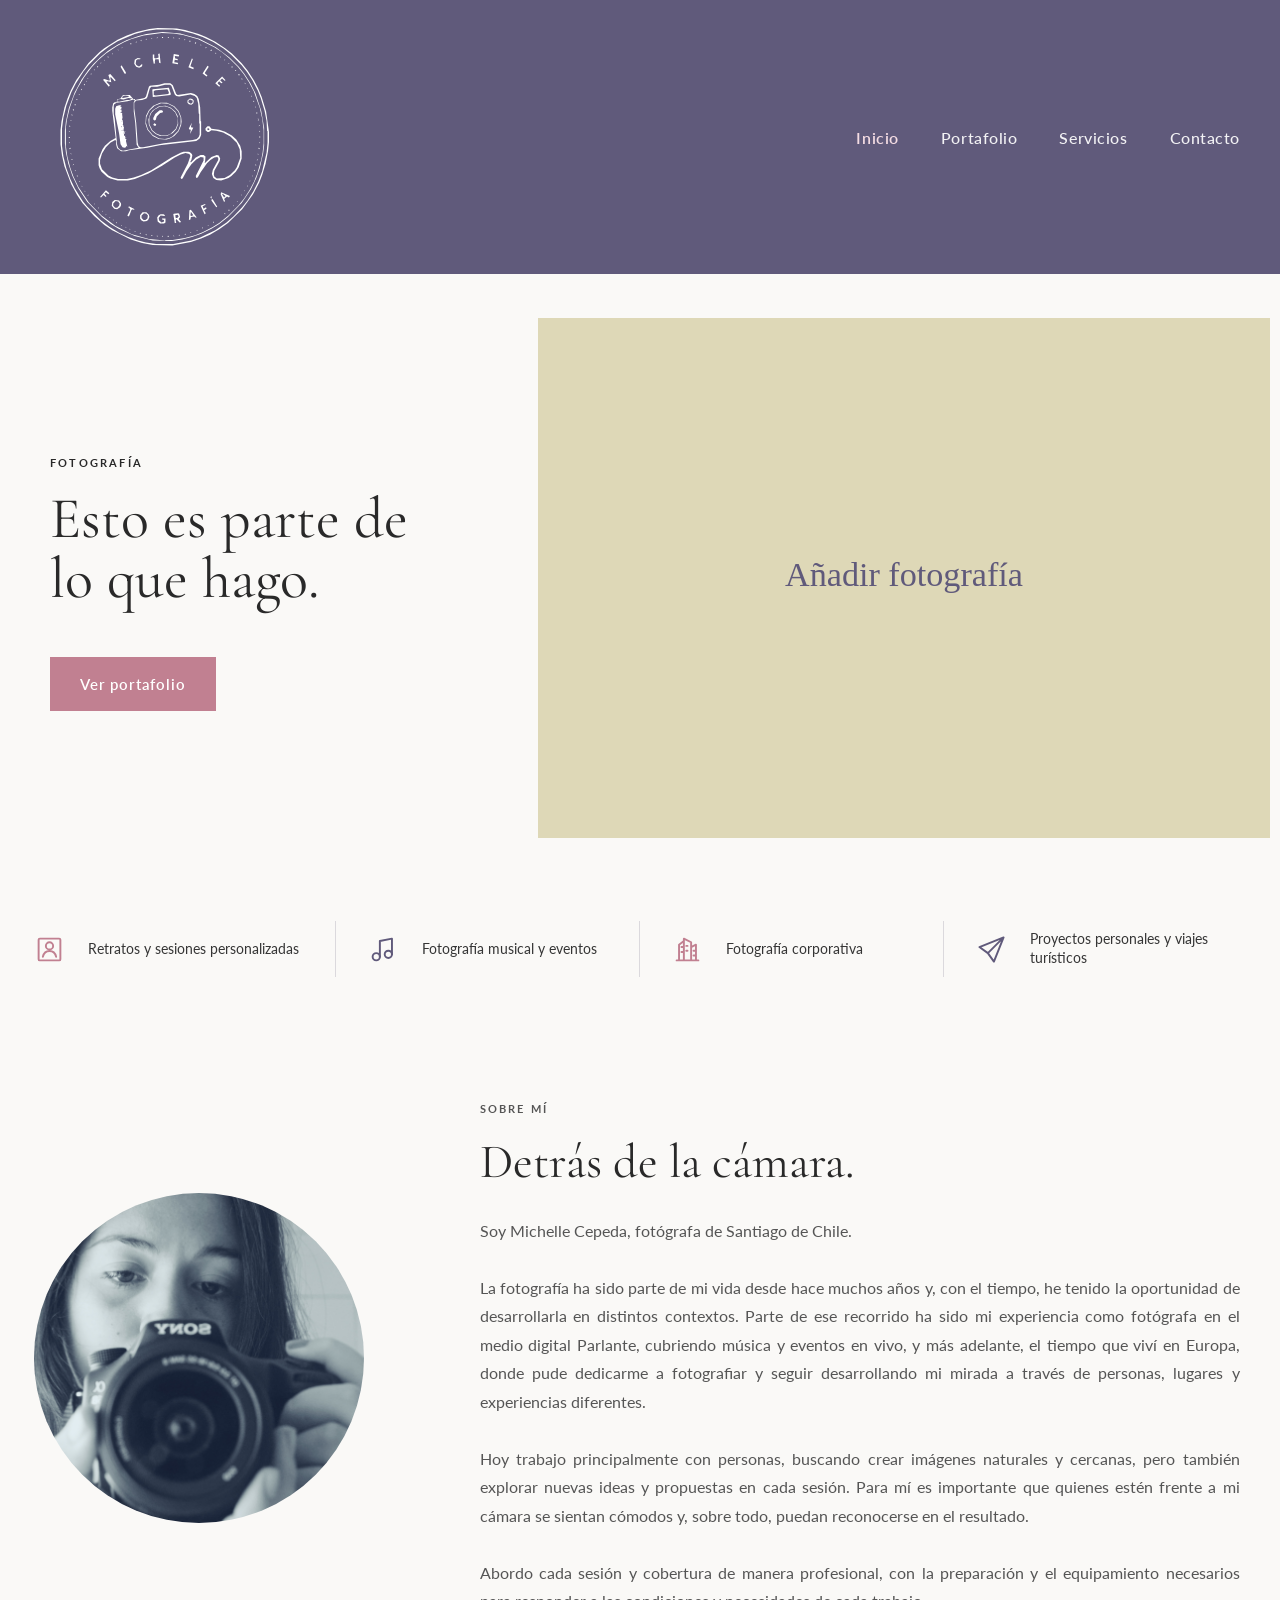
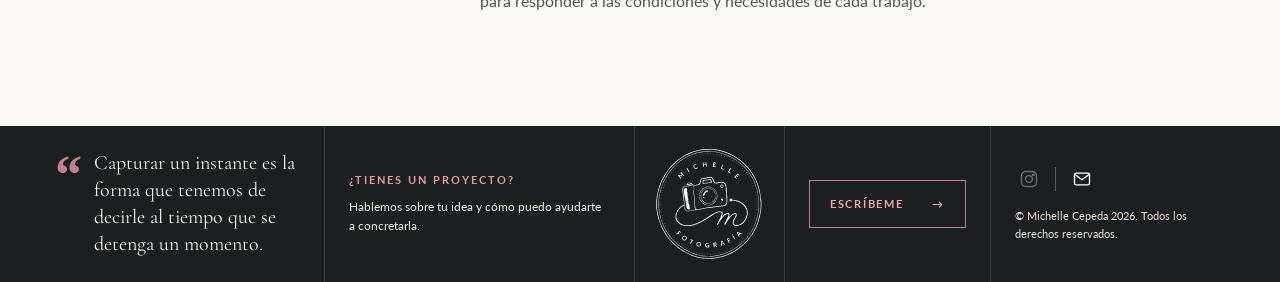
==== commit 40e66208: "Use original heading style with two-line homepage phrase" ====
--- a/index.html
+++ b/index.html
@@ -1 +1 @@
-<!doctype html><html lang="es"><head><meta charset="UTF-8"><meta name="viewport" content="width=device-width,initial-scale=1"><title>Portafolio - Michelle Cepeda</title><link rel="icon" type="image/svg+xml" href="./assets/favicon-camera.svg?v=2"><link rel="stylesheet" href="./assets/style.css?v=2026081912"><link rel="stylesheet" href="./assets/mobile-footer.css?v=2026081902"><link rel="stylesheet" href="./assets/logo-fix.css?v=202609072348"><link rel="stylesheet" href="./assets/home-layout.css?v=20260821j"><link rel="stylesheet" href="./assets/home-mobile-fix.css?v=20260821i"></head><body><header class="top"><a class="brand" href="./"><img class="brand-logo" src="./assets/logo-vector.svg?v=20260821c" alt="Logo Michelle Cepeda Fotografía"></a><nav><a class="active" href="./">Inicio</a><a href="./portfolio.html">Portafolio</a><a href="./servicios.html">Servicios</a><a href="./contacto.html">Contacto</a></nav></header><main><section class="hero"><div class="hero-copy"><p class="eyebrow" data-content="home.eyebrow">FOTOGRAFÍA DOCUMENTAL</p><div class="home-editorial-title" aria-label="Esto es parte de lo que hago."><span class="home-title-lead">Esto es parte de</span><h1 class="home-title-focus">lo que hago.</h1></div><p data-content="home.intro">Fotografías honestas, cuidadas y con intención.</p><a class="button" href="./portfolio.html" data-content="home.button">Ver portafolio</a></div><img id="homeHero" class="hero-img" src="./uploads/home-brujas.jpg" alt="Fotografía principal"></section><section class="home-services-strip"><div class="services-strip-grid"><div class="service-row"><span class="service-icon icon-pink" aria-hidden="true"><svg viewBox="0 0 24 24"><rect x="3" y="3" width="18" height="18" rx="1"/><circle cx="12" cy="9" r="3"/><path d="M6.5 18c.8-3.1 2.7-4.7 5.5-4.7s4.7 1.6 5.5 4.7"/></svg></span><p data-content="home.service_1">Retratos y sesiones personalizadas</p></div><div class="service-row"><span class="service-icon icon-purple" aria-hidden="true"><svg viewBox="0 0 24 24"><path d="M9 18V5l10-2v13"/><circle cx="6" cy="18" r="3"/><circle cx="16" cy="16" r="3"/></svg></span><p data-content="home.service_2">Fotografía musical y eventos</p></div><div class="service-row"><span class="service-icon icon-pink" aria-hidden="true"><svg viewBox="0 0 24 24"><path d="M3 21h18M5 21V8l4-3v16M9 21V3l6 3v15M15 21V10l4-2v13M7 10h1M7 14h1M11 9h1M11 13h1M17 13h1M17 17h1"/></svg></span><p data-content="home.service_3">Fotografía corporativa</p></div><div class="service-row"><span class="service-icon icon-purple" aria-hidden="true"><svg viewBox="0 0 24 24"><path d="M22 2 9 15M22 2 14 22l-5-7-7-5 20-8Z"/></svg></span><p data-content="home.service_4">Proyectos personales y viajes turísticos</p></div></div></section><section class="about about-redesign"><div class="about-copy"><p class="eyebrow pink" data-content="home.about_eyebrow">SOBRE MÍ</p><h2 data-content="home.about_title">Detrás de la cámara.</h2><p data-content="home.about_text" data-multiline="true">Soy Michelle Cepeda, fotógrafa de Santiago de Chile.</p></div><div class="portrait-wrap"><img id="photographer" class="portrait" src="./uploads/fotografa.jpg" alt="Fotógrafa"></div></section></main><footer></footer><script src="./assets/app.js?v=20260821"></script><script src="./assets/logo-footer.js?v=20260821c"></script></body></html>+<!doctype html><html lang="es"><head><meta charset="UTF-8"><meta name="viewport" content="width=device-width,initial-scale=1"><title>Portafolio - Michelle Cepeda</title><link rel="icon" type="image/svg+xml" href="./assets/favicon-camera.svg?v=2"><link rel="stylesheet" href="./assets/style.css?v=2026081912"><link rel="stylesheet" href="./assets/mobile-footer.css?v=2026081902"><link rel="stylesheet" href="./assets/logo-fix.css?v=202609080039"><link rel="stylesheet" href="./assets/home-layout.css?v=20260821j"><link rel="stylesheet" href="./assets/home-mobile-fix.css?v=20260821i"></head><body><header class="top"><a class="brand" href="./"><img class="brand-logo" src="./assets/logo-vector.svg?v=20260821c" alt="Logo Michelle Cepeda Fotografía"></a><nav><a class="active" href="./">Inicio</a><a href="./portfolio.html">Portafolio</a><a href="./servicios.html">Servicios</a><a href="./contacto.html">Contacto</a></nav></header><main><section class="hero"><div class="hero-copy"><p class="eyebrow" data-content="home.eyebrow">FOTOGRAFÍA DOCUMENTAL</p><h1 class="home-split-title"><span>Esto es parte de</span> <span>lo que hago.</span></h1><p data-content="home.intro">Fotografías honestas, cuidadas y con intención.</p><a class="button" href="./portfolio.html" data-content="home.button">Ver portafolio</a></div><img id="homeHero" class="hero-img" src="./uploads/home-brujas.jpg" alt="Fotografía principal"></section><section class="home-services-strip"><div class="services-strip-grid"><div class="service-row"><span class="service-icon icon-pink" aria-hidden="true"><svg viewBox="0 0 24 24"><rect x="3" y="3" width="18" height="18" rx="1"/><circle cx="12" cy="9" r="3"/><path d="M6.5 18c.8-3.1 2.7-4.7 5.5-4.7s4.7 1.6 5.5 4.7"/></svg></span><p data-content="home.service_1">Retratos y sesiones personalizadas</p></div><div class="service-row"><span class="service-icon icon-purple" aria-hidden="true"><svg viewBox="0 0 24 24"><path d="M9 18V5l10-2v13"/><circle cx="6" cy="18" r="3"/><circle cx="16" cy="16" r="3"/></svg></span><p data-content="home.service_2">Fotografía musical y eventos</p></div><div class="service-row"><span class="service-icon icon-pink" aria-hidden="true"><svg viewBox="0 0 24 24"><path d="M3 21h18M5 21V8l4-3v16M9 21V3l6 3v15M15 21V10l4-2v13M7 10h1M7 14h1M11 9h1M11 13h1M17 13h1M17 17h1"/></svg></span><p data-content="home.service_3">Fotografía corporativa</p></div><div class="service-row"><span class="service-icon icon-purple" aria-hidden="true"><svg viewBox="0 0 24 24"><path d="M22 2 9 15M22 2 14 22l-5-7-7-5 20-8Z"/></svg></span><p data-content="home.service_4">Proyectos personales y viajes turísticos</p></div></div></section><section class="about about-redesign"><div class="about-copy"><p class="eyebrow pink" data-content="home.about_eyebrow">SOBRE MÍ</p><h2 data-content="home.about_title">Detrás de la cámara.</h2><p data-content="home.about_text" data-multiline="true">Soy Michelle Cepeda, fotógrafa de Santiago de Chile.</p></div><div class="portrait-wrap"><img id="photographer" class="portrait" src="./uploads/fotografa.jpg" alt="Fotógrafa"></div></section></main><footer></footer><script src="./assets/app.js?v=20260821"></script><script src="./assets/logo-footer.js?v=20260821c"></script></body></html>
--- a/assets/logo-fix.css
+++ b/assets/logo-fix.css
@@ -32,32 +32,23 @@
   }
 }
 
-/* Desktop editorial home headline */
+/* Desktop homepage headline distribution */
 @media(min-width:1101px){
-  .hero-copy .home-editorial-title{
-    display:flex!important;
-    flex-direction:column!important;
+  .hero-copy .home-split-title{
     margin:20px 0 28px!important;
+    font-family:var(--font-heading)!important;
+    font-size:58px!important;
+    font-weight:400!important;
+    line-height:1.03!important;
+    color:#292929!important;
   }
-  .hero-copy .home-title-lead{
+  .hero-copy .home-split-title span{
     display:block!important;
-    font-family:var(--font-body)!important;
-    font-size:14px!important;
-    font-weight:600!important;
-    line-height:1.2!important;
-    letter-spacing:.13em!important;
-    text-transform:uppercase!important;
-    color:var(--purple)!important;
-    margin-bottom:10px!important;
-  }
-  .hero-copy .home-title-focus{
-    display:block!important;
-    margin:0!important;
-    font-family:var(--font-heading)!important;
-    font-size:52px!important;
-    font-weight:400!important;
-    line-height:1.02!important;
-    color:#292929!important;
+    font:inherit!important;
+    color:inherit!important;
+    letter-spacing:inherit!important;
+    text-transform:none!important;
   }
 }
 
+
